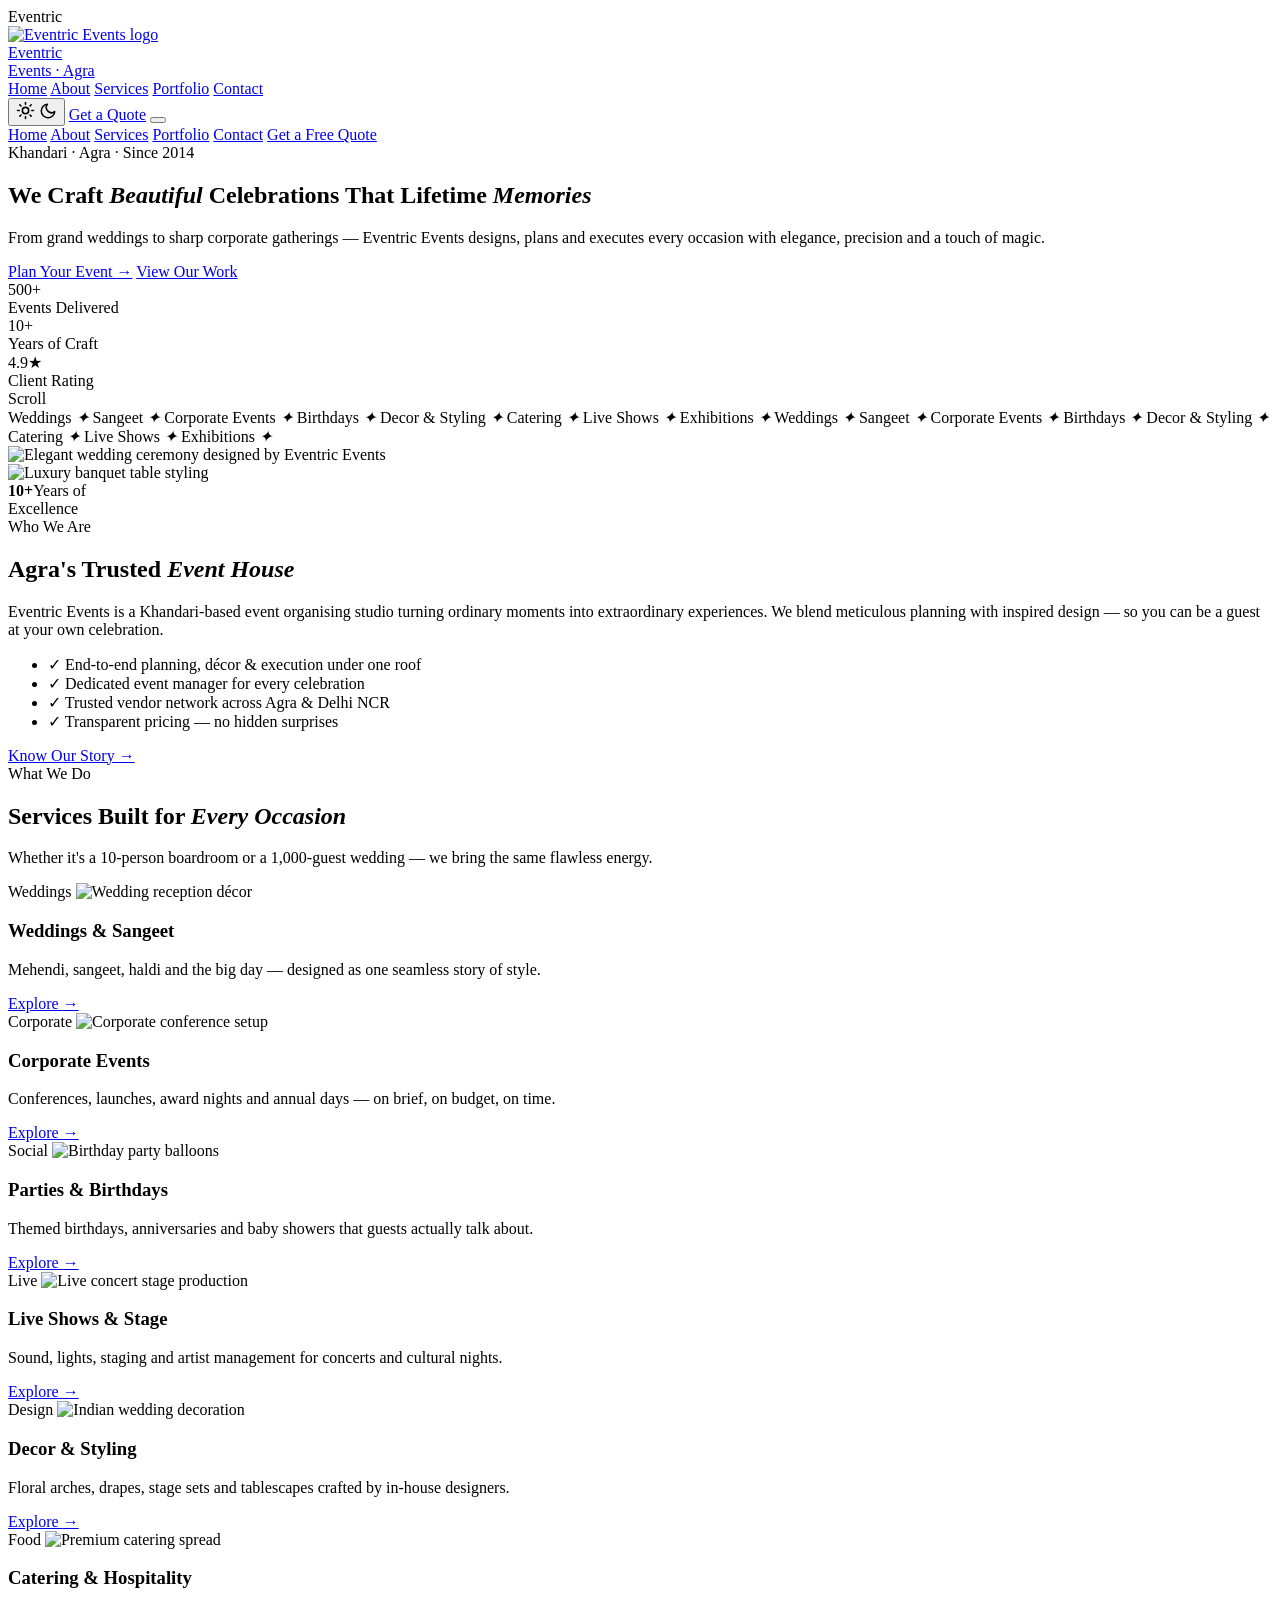
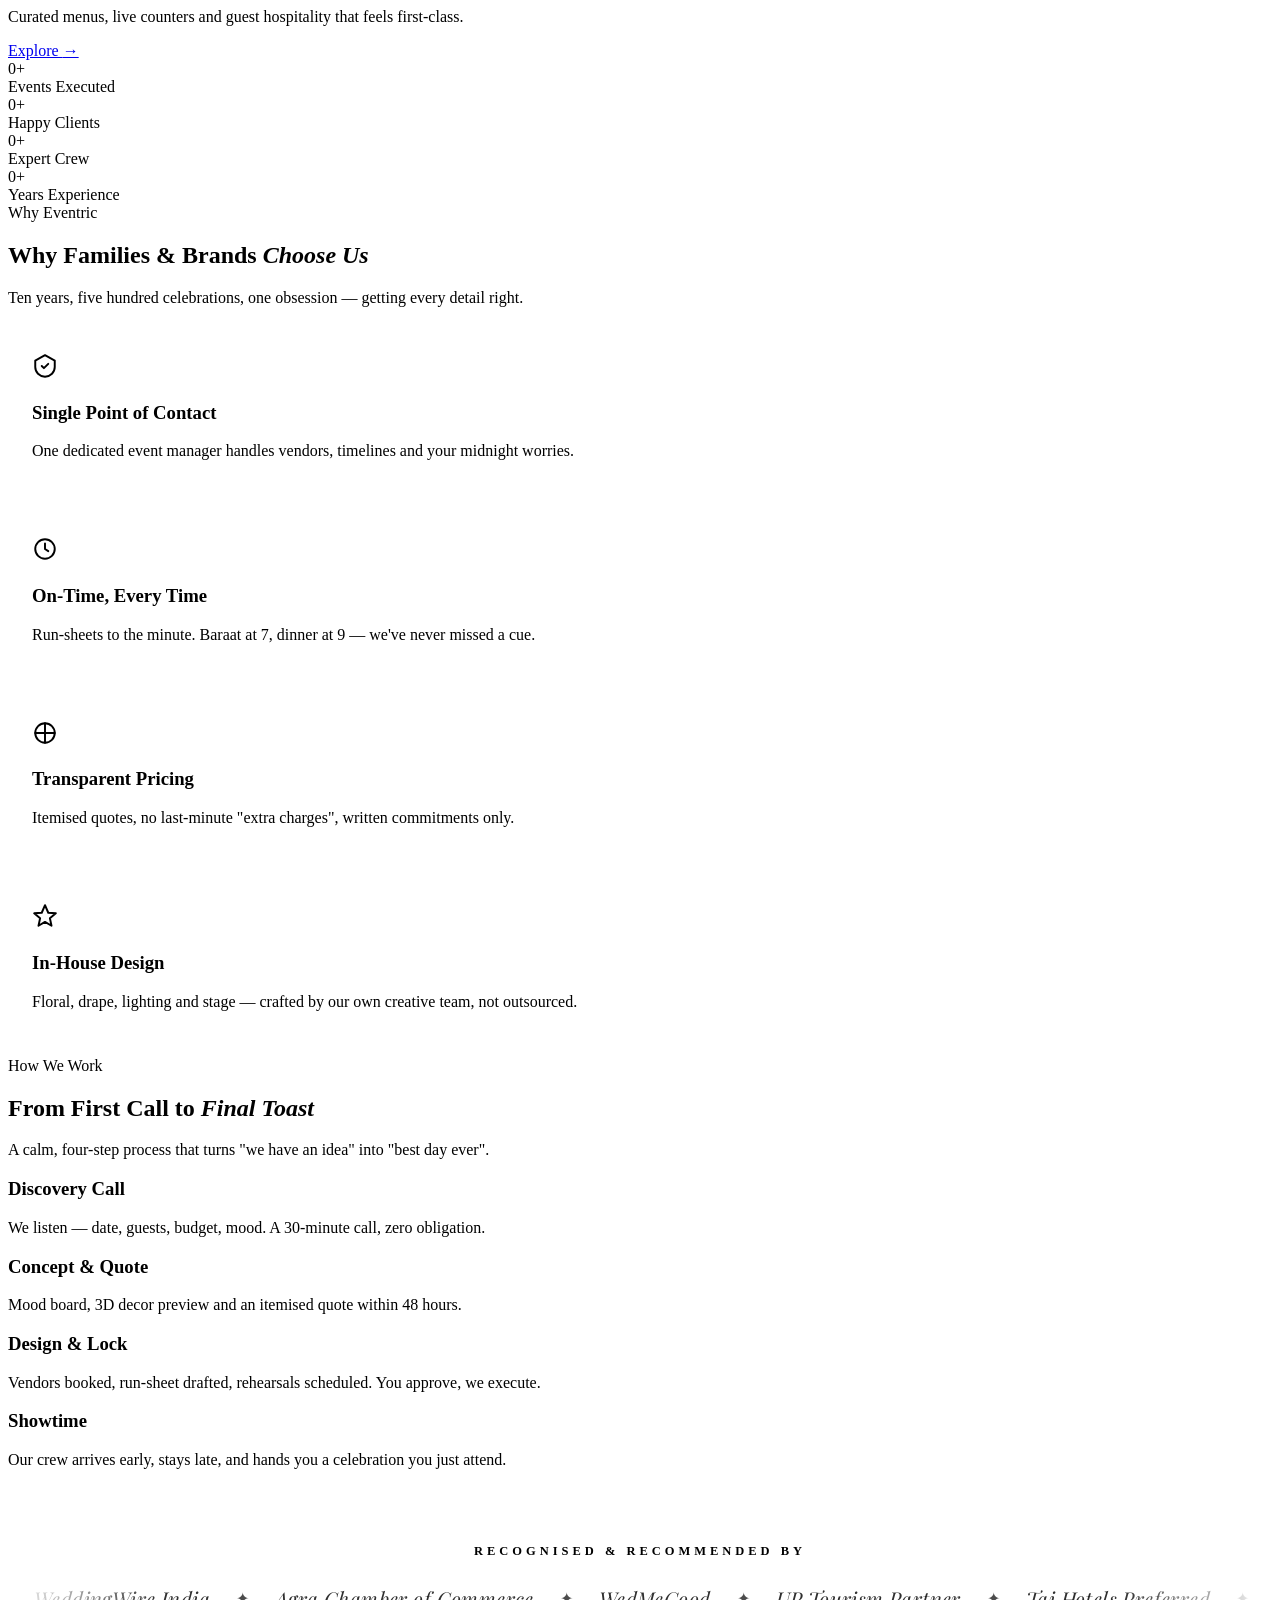
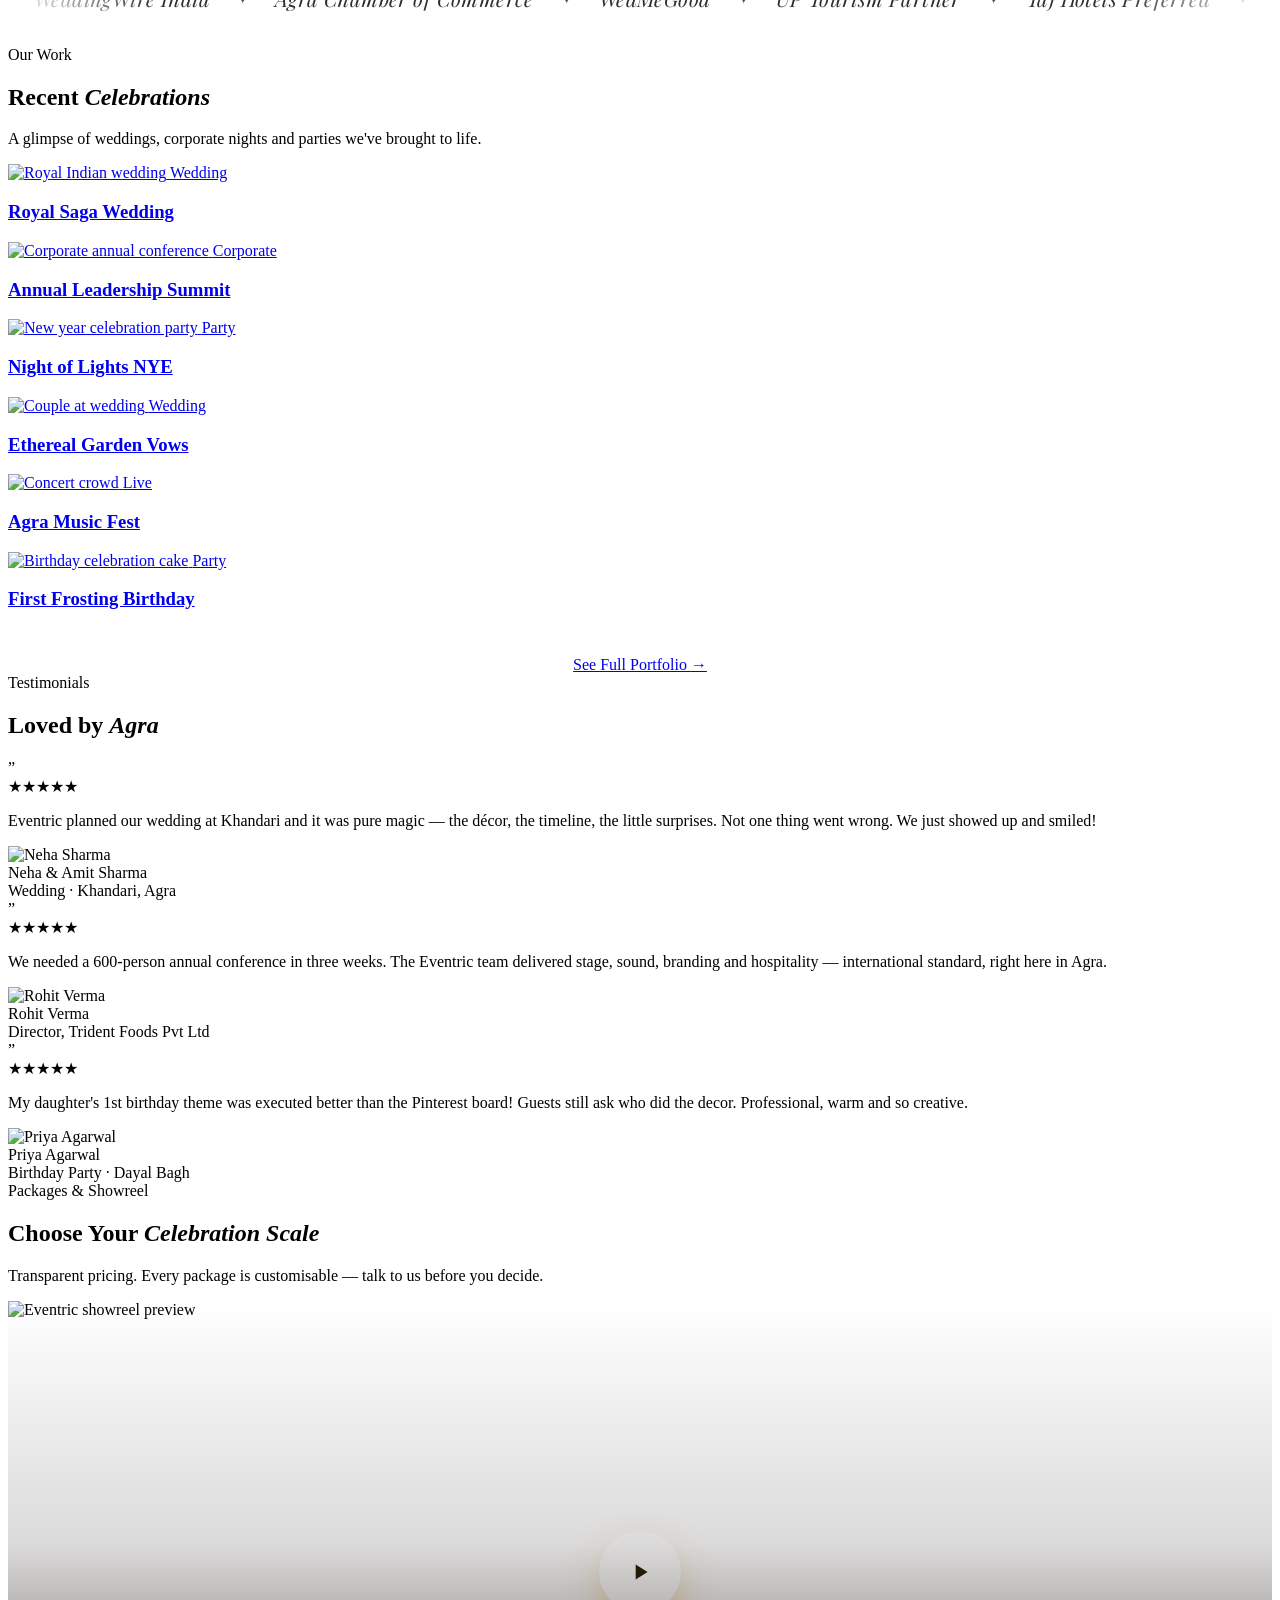
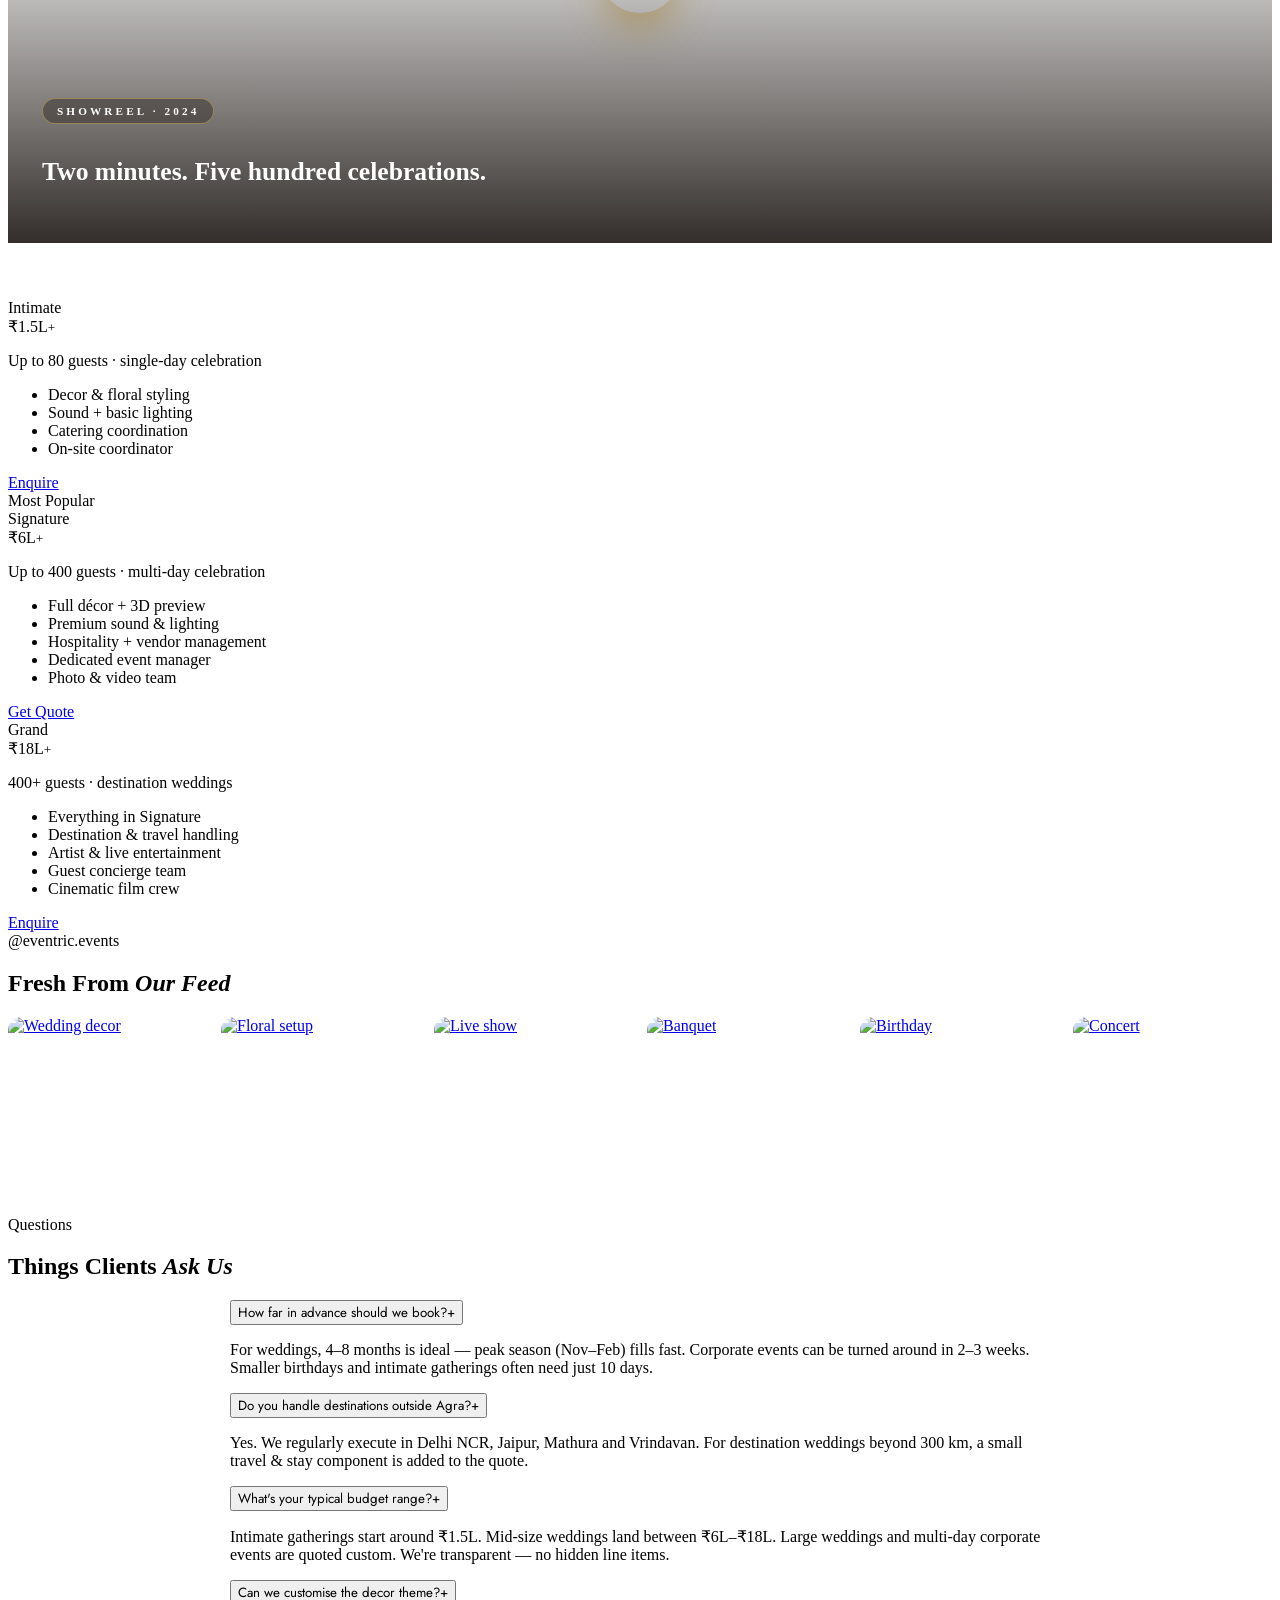
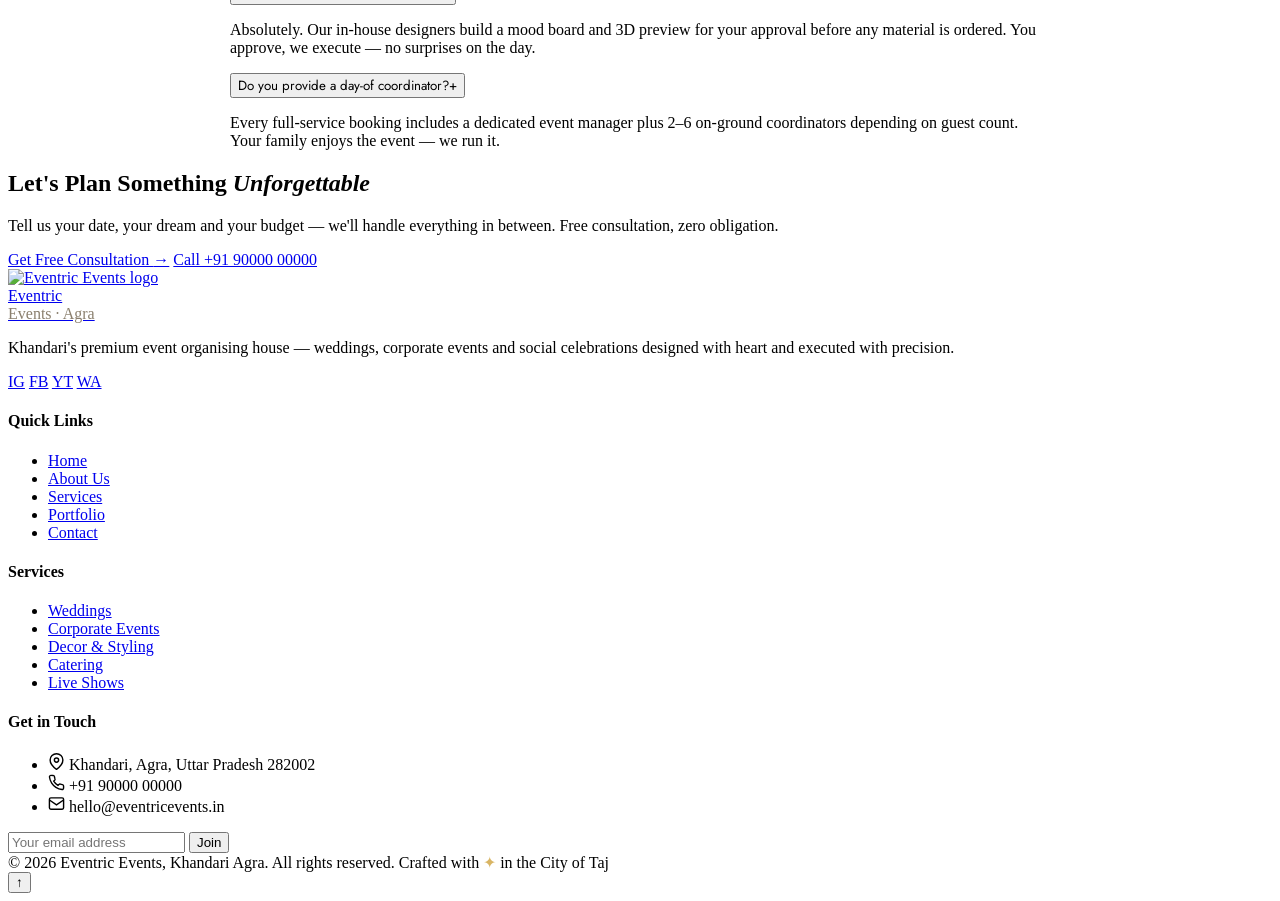
==== index.html @ 0ccb898d "Add files via upload" ====
<!DOCTYPE html>
<html lang="en">
<head>
  <meta charset="UTF-8">
  <meta name="viewport" content="width=device-width, initial-scale=1.0">
  <title>Eventric Events — Best Event Organisers in Khandari, Agra | Weddings · Corporate · Parties</title>
  <meta name="description" content="Eventric Events, Khandari Agra — premium wedding, corporate and social event organisers. Elegant decor, flawless planning, unforgettable celebrations.">
  <link rel="icon" type="image/svg+xml" href="images/favicon.svg">
  <script>if(localStorage.getItem('eventric-theme')==='dark')document.documentElement.setAttribute('data-theme','dark');</script>
  <link rel="preconnect" href="https://fonts.googleapis.com">
  <link rel="preconnect" href="https://fonts.gstatic.com" crossorigin>
  <link href="https://fonts.googleapis.com/css2?family=Jost:wght@300;400;500;600;700&family=Playfair+Display:ital,wght@0,500;0,600;0,700;1,500;1,600;1,700&display=swap" rel="stylesheet">
  <link rel="stylesheet" href="css/style.css">

  <!-- ============================================================
       INLINE EXTRAS CSS — additive only. Does NOT modify style.css.
       ============================================================ -->
  <style>
    /* Why Us */
    .why-grid { gap: 22px; }
    .why-grid .feature { padding: 30px 24px; }

    /* Process animated dots + connector fade */
    .process-anim .process-step::after {
      top: 62px;
      background: linear-gradient(90deg, var(--gold), transparent);
      opacity: .55;
    }
    .process-anim .process-step .p-dot { animation: pDotPulse 2.4s ease-in-out infinite; }
    .process-anim .process-step:nth-child(2) .p-dot { animation-delay: .3s; }
    .process-anim .process-step:nth-child(3) .p-dot { animation-delay: .6s; }
    .process-anim .process-step:nth-child(4) .p-dot { animation-delay: .9s; }
    @keyframes pDotPulse {
      0%,100% { box-shadow: 0 0 0 6px var(--gold-tint); transform: scale(1); }
      50%     { box-shadow: 0 0 0 12px transparent; transform: scale(1.15); }
    }

    /* Awards band */
    .awards-band {
      background: var(--surface-2);
      border-block: 1px solid var(--line);
      padding: 46px 0 34px;
      overflow: hidden;
    }
    .awards-title {
      text-align: center;
      font-size: .78rem;
      letter-spacing: .32em;
      text-transform: uppercase;
      color: var(--muted);
      font-weight: 600;
      margin-bottom: 26px;
    }
    .awards-marquee {
      overflow: hidden;
      white-space: nowrap;
      mask-image: linear-gradient(90deg, transparent, #000 12%, #000 88%, transparent);
      -webkit-mask-image: linear-gradient(90deg, transparent, #000 12%, #000 88%, transparent);
    }
    .awards-track {
      display: inline-flex;
      align-items: center;
      gap: 0;
      animation: awardsScroll 34s linear infinite;
    }
    .awards-marquee:hover .awards-track { animation-play-state: paused; }
    .awards-track span {
      font-family: "Playfair Display", Georgia, serif;
      font-size: clamp(1rem, 1.6vw, 1.35rem);
      font-style: italic;
      color: var(--heading);
      opacity: .82;
      padding: 0 26px;
      letter-spacing: .02em;
    }
    .awards-track i { color: var(--gold); font-style: normal; font-size: 1rem; opacity: .7; }
    @keyframes awardsScroll { to { transform: translateX(-50%); } }

    /* Showreel */
    .showreel {
      position: relative;
      border-radius: var(--radius-lg);
      overflow: hidden;
      aspect-ratio: 21/9;
      margin-bottom: 56px;
      cursor: pointer;
      box-shadow: var(--shadow-lg);
    }
    .showreel img {
      width: 100%; height: 100%; object-fit: cover;
      transition: transform 1.2s var(--ease);
    }
    .showreel:hover img { transform: scale(1.05); }
    .showreel::after {
      content: "";
      position: absolute; inset: 0;
      background: linear-gradient(0deg, rgba(15,9,5,.85) 0%, rgba(15,9,5,.15) 55%, transparent 100%);
    }
    .showreel-play {
      position: absolute; top: 50%; left: 50%;
      transform: translate(-50%, -50%);
      width: 82px; height: 82px; border-radius: 50%;
      background: var(--grad-gold); color: #241a06;
      display: grid; place-items: center;
      z-index: 3; box-shadow: 0 20px 45px -12px rgba(163,127,43,.85);
      transition: transform .4s var(--ease);
      animation: reelPulse 2.2s ease-in-out infinite;
    }
    .showreel:hover .showreel-play { transform: translate(-50%, -50%) scale(1.12); }
    @keyframes reelPulse {
      0%,100% { box-shadow: 0 20px 45px -12px rgba(163,127,43,.85), 0 0 0 0 rgba(217,181,100,.6); }
      50%     { box-shadow: 0 20px 45px -12px rgba(163,127,43,.85), 0 0 0 22px rgba(217,181,100,0); }
    }
    .showreel-caption {
      position: absolute; left: 34px; right: 34px; bottom: 30px;
      color: #fff; z-index: 3;
    }
    .showreel-caption .sr-tag {
      display: inline-block;
      font-size: .7rem; letter-spacing: .28em; text-transform: uppercase;
      color: var(--gold-soft); font-weight: 600; margin-bottom: 8px;
      padding: 6px 14px; border: 1px solid rgba(217,181,100,.5); border-radius: 999px;
      background: rgba(20,12,6,.35); backdrop-filter: blur(6px);
    }
    .showreel-caption h3 { color: #fff; font-size: clamp(1.1rem, 2.2vw, 1.6rem); }

    /* Pricing tweaks */
    .price-grid { align-items: stretch; }
    .price-card .btn { width: 100%; justify-content: center; }

    /* Instagram strip */
    .insta-grid {
      display: grid;
      grid-template-columns: repeat(6, 1fr);
      gap: 14px;
    }
    .insta-tile {
      position: relative; aspect-ratio: 1/1;
      border-radius: 14px; overflow: hidden;
      display: block; box-shadow: var(--shadow-sm);
    }
    .insta-tile img {
      width: 100%; height: 100%; object-fit: cover;
      transition: transform .8s var(--ease);
    }
    .insta-tile:hover img { transform: scale(1.12); }
    .insta-tile::after {
      content: ""; position: absolute; inset: 0;
      background: linear-gradient(0deg, rgba(15,9,5,.65), transparent 55%);
      opacity: 0; transition: opacity .4s;
    }
    .insta-tile:hover::after { opacity: 1; }
    .insta-tile span {
      position: absolute; left: 12px; bottom: 12px; z-index: 2;
      color: #fff; font-size: .82rem; font-weight: 600;
      opacity: 0; transform: translateY(8px); transition: .4s var(--ease);
    }
    .insta-tile:hover span { opacity: 1; transform: translateY(0); }

    /* FAQ wrapper */
    .faq-wrap { max-width: 820px; margin: 0 auto; }
    .faq-item .faq-q { font-family: "Jost", sans-serif; }

    /* GSAP prep — hidden before anim (JS adds .gsap-ready on body) */
    body.gsap-ready .gsap-fade { opacity: 0; }

    /* Reduced motion */
    @media (prefers-reduced-motion: reduce) {
      .awards-track,
      .process-anim .process-step .p-dot,
      .showreel-play { animation: none !important; }
    }

    /* Responsive */
    @media (max-width: 1024px) {
      .insta-grid { grid-template-columns: repeat(3, 1fr); }
    }
    @media (max-width: 640px) {
      .awards-band { padding: 34px 0 26px; }
      .awards-track span { padding: 0 16px; }
      .insta-grid { grid-template-columns: repeat(2, 1fr); gap: 10px; }
      .showreel { aspect-ratio: 16/10; margin-bottom: 40px; }
      .showreel-play { width: 64px; height: 64px; }
      .showreel-caption { left: 20px; right: 20px; bottom: 20px; }
    }
  </style>
</head>
<body class="page-enter">

  <!-- Preloader -->
  <div class="preloader" aria-hidden="true">
    <div class="preloader-ring"></div>
    <div class="preloader-text">Eventric</div>
  </div>

  <div class="scroll-progress"></div>

  <!-- ================= HEADER ================= -->
  <header class="site-header transparent-hero">
    <div class="container header-inner">
      <a href="index.html" class="brand" aria-label="Eventric Events home">
        <img src="images/logo.svg" alt="Eventric Events logo">
        <div>
          <div class="brand-name">Event<span>ric</span></div>
          <span class="brand-tag">Events · Agra</span>
        </div>
      </a>

      <nav class="main-nav" aria-label="Main navigation">
        <a class="nav-link active" href="index.html">Home</a>
        <a class="nav-link" href="about.html">About</a>
        <a class="nav-link" href="services.html">Services</a>
        <a class="nav-link" href="portfolio.html">Portfolio</a>
        <a class="nav-link" href="contact.html">Contact</a>
      </nav>

      <div class="header-actions">
        <button class="theme-toggle" type="button" aria-label="Switch theme">
          <svg class="icon-sun" width="19" height="19" viewBox="0 0 24 24" fill="none" stroke="currentColor" stroke-width="2" stroke-linecap="round"><circle cx="12" cy="12" r="4"/><path d="M12 2v2m0 16v2M4.9 4.9l1.4 1.4m11.4 11.4 1.4 1.4M2 12h2m16 0h2M4.9 19.1l1.4-1.4m11.4-11.4 1.4-1.4"/></svg>
          <svg class="icon-moon" width="18" height="18" viewBox="0 0 24 24" fill="none" stroke="currentColor" stroke-width="2" stroke-linecap="round" stroke-linejoin="round"><path d="M21 12.8A9 9 0 1 1 11.2 3a7 7 0 0 0 9.8 9.8Z"/></svg>
        </button>
        <a href="contact.html" class="btn btn-gold btn-sm">Get a Quote</a>
        <button class="hamburger" type="button" aria-label="Open menu">
          <span></span><span></span><span></span>
        </button>
      </div>
    </div>
  </header>

  <div class="nav-overlay"></div>
  <nav class="mobile-nav" aria-label="Mobile navigation">
    <a class="active" href="index.html">Home</a>
    <a href="about.html">About</a>
    <a href="services.html">Services</a>
    <a href="portfolio.html">Portfolio</a>
    <a href="contact.html">Contact</a>
    <a href="contact.html" class="btn btn-gold">Get a Free Quote</a>
  </nav>

  <!-- ================= HERO ================= -->
  <section class="hero">
    <div class="hero-bg"></div>
    <span class="hero-orb o1"></span>
    <span class="hero-orb o2"></span>
    <span class="hero-orb o3"></span>

    <div class="container hero-content">
      <div class="hero-kicker hero-fade d1"><span class="dot"></span> Khandari · Agra · Since 2014</div>
      <h1>
        <span class="line"><span>We Craft <em>Beautiful</em></span></span>
        <span class="line"><span>Celebrations That</span></span>
        <span class="line"><span>Lifetime <em>Memories</em></span></span>
      </h1>
      <p class="hero-fade d2">From grand weddings to sharp corporate gatherings — Eventric Events designs, plans and executes every occasion with elegance, precision and a touch of magic.</p>
      <div class="hero-cta hero-fade d3">
        <a href="contact.html" class="btn btn-gold">Plan Your Event <span class="btn-ico">→</span></a>
        <a href="portfolio.html" class="btn btn-outline">View Our Work</a>
      </div>

      <div class="hero-stats">
        <div class="hs"><div class="hs-num">500+</div><div class="hs-lbl">Events Delivered</div></div>
        <div class="hs"><div class="hs-num">10+</div><div class="hs-lbl">Years of Craft</div></div>
        <div class="hs"><div class="hs-num">4.9★</div><div class="hs-lbl">Client Rating</div></div>
      </div>
    </div>

    <div class="scroll-ind"><span>Scroll</span><span class="mouse"></span></div>
  </section>

  <!-- ================= MARQUEE ================= -->
  <div class="marquee" aria-hidden="true">
    <div class="marquee-track">
      <span>Weddings <i>✦</i> Sangeet <i>✦</i> Corporate Events <i>✦</i> Birthdays <i>✦</i> Decor &amp; Styling <i>✦</i> Catering <i>✦</i> Live Shows <i>✦</i> Exhibitions <i>✦</i></span>
      <span>Weddings <i>✦</i> Sangeet <i>✦</i> Corporate Events <i>✦</i> Birthdays <i>✦</i> Decor &amp; Styling <i>✦</i> Catering <i>✦</i> Live Shows <i>✦</i> Exhibitions <i>✦</i></span>
    </div>
  </div>

  <!-- ================= ABOUT PREVIEW ================= -->
  <section class="section">
    <div class="container grid-2">
      <div class="about-visual reveal-left">
        <div class="av-main">
          <img src="https://images.unsplash.com/photo-1465495976277-4387d4b0b4c6?auto=format&fit=crop&w=900&q=75" alt="Elegant wedding ceremony designed by Eventric Events" loading="lazy">
        </div>
        <div class="av-float">
          <img src="https://images.unsplash.com/photo-1519741497674-611481863552?auto=format&fit=crop&w=700&q=75" alt="Luxury banquet table styling" loading="lazy">
        </div>
        <div class="av-badge"><strong>10+</strong><span>Years of<br>Excellence</span></div>
      </div>

      <div class="reveal-right">
        <span class="eyebrow">Who We Are</span>
        <h2 class="section-title">Agra's Trusted <em>Event House</em></h2>
        <p class="section-sub">Eventric Events is a Khandari-based event organising studio turning ordinary moments into extraordinary experiences. We blend meticulous planning with inspired design — so you can be a guest at your own celebration.</p>
        <ul class="check-list">
          <li><span class="tick">✓</span> End-to-end planning, décor &amp; execution under one roof</li>
          <li><span class="tick">✓</span> Dedicated event manager for every celebration</li>
          <li><span class="tick">✓</span> Trusted vendor network across Agra &amp; Delhi NCR</li>
          <li><span class="tick">✓</span> Transparent pricing — no hidden surprises</li>
        </ul>
        <a href="about.html" class="btn btn-wine">Know Our Story <span class="btn-ico">→</span></a>
      </div>
    </div>
  </section>

  <!-- ================= SERVICES PREVIEW ================= -->
  <section class="section section-alt">
    <div class="container">
      <div class="section-head reveal">
        <span class="eyebrow">What We Do</span>
        <h2 class="section-title">Services Built for <em>Every Occasion</em></h2>
        <p class="section-sub">Whether it's a 10-person boardroom or a 1,000-guest wedding — we bring the same flawless energy.</p>
      </div>

      <div class="grid-3">
        <article class="card reveal" style="--d:0s">
          <div class="card-img">
            <span class="card-tag">Weddings</span>
            <img src="https://images.unsplash.com/photo-1519741497674-611481863552?auto=format&fit=crop&w=800&q=75" alt="Wedding reception décor" loading="lazy">
          </div>
          <div class="card-body">
            <h3>Weddings &amp; Sangeet</h3>
            <p>Mehendi, sangeet, haldi and the big day — designed as one seamless story of style.</p>
            <a href="services.html" class="link-arrow">Explore <span>→</span></a>
          </div>
        </article>

        <article class="card reveal" style="--d:.1s">
          <div class="card-img">
            <span class="card-tag">Corporate</span>
            <img src="https://images.unsplash.com/photo-1540575467063-178a50c2df87?auto=format&fit=crop&w=800&q=75" alt="Corporate conference setup" loading="lazy">
          </div>
          <div class="card-body">
            <h3>Corporate Events</h3>
            <p>Conferences, launches, award nights and annual days — on brief, on budget, on time.</p>
            <a href="services.html" class="link-arrow">Explore <span>→</span></a>
          </div>
        </article>

        <article class="card reveal" style="--d:.2s">
          <div class="card-img">
            <span class="card-tag">Social</span>
            <img src="https://images.unsplash.com/photo-1530103862676-de8c9debad1d?auto=format&fit=crop&w=800&q=75" alt="Birthday party balloons" loading="lazy">
          </div>
          <div class="card-body">
            <h3>Parties &amp; Birthdays</h3>
            <p>Themed birthdays, anniversaries and baby showers that guests actually talk about.</p>
            <a href="services.html" class="link-arrow">Explore <span>→</span></a>
          </div>
        </article>

        <article class="card reveal" style="--d:0s">
          <div class="card-img">
            <span class="card-tag">Live</span>
            <img src="https://images.unsplash.com/photo-1470229722913-7c0e2dbbafd3?auto=format&fit=crop&w=800&q=75" alt="Live concert stage production" loading="lazy">
          </div>
          <div class="card-body">
            <h3>Live Shows &amp; Stage</h3>
            <p>Sound, lights, staging and artist management for concerts and cultural nights.</p>
            <a href="services.html" class="link-arrow">Explore <span>→</span></a>
          </div>
        </article>

        <article class="card reveal" style="--d:.1s">
          <div class="card-img">
            <span class="card-tag">Design</span>
            <img src="https://images.unsplash.com/photo-1587271407850-8d438ca9fdf2?auto=format&fit=crop&w=800&q=75" alt="Indian wedding decoration" loading="lazy">
          </div>
          <div class="card-body">
            <h3>Decor &amp; Styling</h3>
            <p>Floral arches, drapes, stage sets and tablescapes crafted by in-house designers.</p>
            <a href="services.html" class="link-arrow">Explore <span>→</span></a>
          </div>
        </article>

        <article class="card reveal" style="--d:.2s">
          <div class="card-img">
            <span class="card-tag">Food</span>
            <img src="https://images.unsplash.com/photo-1555244162-803834f70033?auto=format&fit=crop&w=800&q=75" alt="Premium catering spread" loading="lazy">
          </div>
          <div class="card-body">
            <h3>Catering &amp; Hospitality</h3>
            <p>Curated menus, live counters and guest hospitality that feels first-class.</p>
            <a href="services.html" class="link-arrow">Explore <span>→</span></a>
          </div>
        </article>
      </div>
    </div>
  </section>

  <!-- ================= STATS ================= -->
  <section class="stats-band">
    <div class="container stats-grid">
      <div class="stat reveal" style="--d:0s">
        <div class="num"><span data-count="500">0</span><span class="suffix">+</span></div>
        <div class="lbl">Events Executed</div>
      </div>
      <div class="stat reveal" style="--d:.1s">
        <div class="num"><span data-count="1200">0</span><span class="suffix">+</span></div>
        <div class="lbl">Happy Clients</div>
      </div>
      <div class="stat reveal" style="--d:.2s">
        <div class="num"><span data-count="45">0</span><span class="suffix">+</span></div>
        <div class="lbl">Expert Crew</div>
      </div>
      <div class="stat reveal" style="--d:.3s">
        <div class="num"><span data-count="10">0</span><span class="suffix">+</span></div>
        <div class="lbl">Years Experience</div>
      </div>
    </div>
  </section>

  <!-- ================= WHY CHOOSE US (NEW) ================= -->
  <section class="section" id="why-us">
    <div class="container">
      <div class="section-head reveal">
        <span class="eyebrow">Why Eventric</span>
        <h2 class="section-title">Why Families &amp; Brands <em>Choose Us</em></h2>
        <p class="section-sub">Ten years, five hundred celebrations, one obsession — getting every detail right.</p>
      </div>

      <div class="grid-4 why-grid">
        <article class="feature reveal" style="--d:0s">
          <div class="feature-ico">
            <svg width="26" height="26" viewBox="0 0 24 24" fill="none" stroke="currentColor" stroke-width="1.8" stroke-linecap="round" stroke-linejoin="round"><path d="M12 2 3 7v6c0 5 3.8 8.4 9 9 5.2-.6 9-4 9-9V7l-9-5Z"/><path d="m9 12 2 2 4-4"/></svg>
          </div>
          <h3>Single Point of Contact</h3>
          <p>One dedicated event manager handles vendors, timelines and your midnight worries.</p>
        </article>

        <article class="feature reveal" style="--d:.08s">
          <div class="feature-ico">
            <svg width="26" height="26" viewBox="0 0 24 24" fill="none" stroke="currentColor" stroke-width="1.8" stroke-linecap="round" stroke-linejoin="round"><circle cx="12" cy="12" r="9"/><path d="M12 7v5l3 2"/></svg>
          </div>
          <h3>On-Time, Every Time</h3>
          <p>Run-sheets to the minute. Baraat at 7, dinner at 9 — we've never missed a cue.</p>
        </article>

        <article class="feature reveal" style="--d:.16s">
          <div class="feature-ico">
            <svg width="26" height="26" viewBox="0 0 24 24" fill="none" stroke="currentColor" stroke-width="1.8" stroke-linecap="round" stroke-linejoin="round"><path d="M12 3v18M3 12h18"/><circle cx="12" cy="12" r="9"/></svg>
          </div>
          <h3>Transparent Pricing</h3>
          <p>Itemised quotes, no last-minute "extra charges", written commitments only.</p>
        </article>

        <article class="feature reveal" style="--d:.24s">
          <div class="feature-ico">
            <svg width="26" height="26" viewBox="0 0 24 24" fill="none" stroke="currentColor" stroke-width="1.8" stroke-linecap="round" stroke-linejoin="round"><path d="M12 2 15 9l7 .5-5.5 4.5L18 21l-6-3.5L6 21l1.5-7L2 9.5 9 9Z"/></svg>
          </div>
          <h3>In-House Design</h3>
          <p>Floral, drape, lighting and stage — crafted by our own creative team, not outsourced.</p>
        </article>
      </div>
    </div>
  </section>

  <!-- ================= OUR PROCESS (NEW) ================= -->
  <section class="section section-alt" id="process">
    <div class="container">
      <div class="section-head reveal">
        <span class="eyebrow">How We Work</span>
        <h2 class="section-title">From First Call to <em>Final Toast</em></h2>
        <p class="section-sub">A calm, four-step process that turns "we have an idea" into "best day ever".</p>
      </div>

      <div class="process process-anim">
        <div class="process-step reveal" style="--d:0s">
          <h3>Discovery Call</h3>
          <p>We listen — date, guests, budget, mood. A 30-minute call, zero obligation.</p>
          <div class="p-dot"></div>
        </div>
        <div class="process-step reveal" style="--d:.1s">
          <h3>Concept &amp; Quote</h3>
          <p>Mood board, 3D decor preview and an itemised quote within 48 hours.</p>
          <div class="p-dot"></div>
        </div>
        <div class="process-step reveal" style="--d:.2s">
          <h3>Design &amp; Lock</h3>
          <p>Vendors booked, run-sheet drafted, rehearsals scheduled. You approve, we execute.</p>
          <div class="p-dot"></div>
        </div>
        <div class="process-step reveal" style="--d:.3s">
          <h3>Showtime</h3>
          <p>Our crew arrives early, stays late, and hands you a celebration you just attend.</p>
          <div class="p-dot"></div>
        </div>
      </div>
    </div>
  </section>

  <!-- ================= AWARDS BAND (NEW) ================= -->
  <section class="awards-band" aria-label="Awards and recognition">
    <div class="container"><p class="awards-title reveal">Recognised &amp; Recommended By</p></div>
    <div class="awards-marquee" aria-hidden="true">
      <div class="awards-track">
        <span>WeddingWire India</span><i>✦</i>
        <span>Agra Chamber of Commerce</span><i>✦</i>
        <span>WedMeGood</span><i>✦</i>
        <span>UP Tourism Partner</span><i>✦</i>
        <span>Taj Hotels Preferred</span><i>✦</i>
        <span>SHAADI.com Verified</span><i>✦</i>
        <span>WeddingWire India</span><i>✦</i>
        <span>Agra Chamber of Commerce</span><i>✦</i>
        <span>WedMeGood</span><i>✦</i>
        <span>UP Tourism Partner</span><i>✦</i>
        <span>Taj Hotels Preferred</span><i>✦</i>
        <span>SHAADI.com Verified</span><i>✦</i>
      </div>
    </div>
  </section>

  <!-- ================= PORTFOLIO PREVIEW ================= -->
  <section class="section">
    <div class="container">
      <div class="section-head reveal">
        <span class="eyebrow">Our Work</span>
        <h2 class="section-title">Recent <em>Celebrations</em></h2>
        <p class="section-sub">A glimpse of weddings, corporate nights and parties we've brought to life.</p>
      </div>

      <div class="portfolio-grid">
        <a class="p-item reveal" style="--d:0s" href="portfolio.html">
          <img src="https://images.unsplash.com/photo-1606216794074-735e91aa2c92?auto=format&fit=crop&w=800&q=75" alt="Royal Indian wedding" loading="lazy">
          <span class="p-overlay"><span class="p-cat">Wedding</span><h3>Royal Saga Wedding</h3></span>
        </a>
        <a class="p-item reveal" style="--d:.08s" href="portfolio.html">
          <img src="https://images.unsplash.com/photo-1511578314322-379afb476865?auto=format&fit=crop&w=800&q=75" alt="Corporate annual conference" loading="lazy">
          <span class="p-overlay"><span class="p-cat">Corporate</span><h3>Annual Leadership Summit</h3></span>
        </a>
        <a class="p-item reveal" style="--d:.16s" href="portfolio.html">
          <img src="https://images.unsplash.com/photo-1511795409834-ef04bbd61622?auto=format&fit=crop&w=800&q=75" alt="New year celebration party" loading="lazy">
          <span class="p-overlay"><span class="p-cat">Party</span><h3>Night of Lights NYE</h3></span>
        </a>
        <a class="p-item reveal" style="--d:.05s" href="portfolio.html">
          <img src="https://images.unsplash.com/photo-1583939003579-730e3918a45a?auto=format&fit=crop&w=800&q=75" alt="Couple at wedding" loading="lazy">
          <span class="p-overlay"><span class="p-cat">Wedding</span><h3>Ethereal Garden Vows</h3></span>
        </a>
        <a class="p-item reveal" style="--d:.13s" href="portfolio.html">
          <img src="https://images.unsplash.com/photo-1464366400600-7168b8af9bc3?auto=format&fit=crop&w=800&q=75" alt="Concert crowd" loading="lazy">
          <span class="p-overlay"><span class="p-cat">Live</span><h3>Agra Music Fest</h3></span>
        </a>
        <a class="p-item reveal" style="--d:.21s" href="portfolio.html">
          <img src="https://images.unsplash.com/photo-1527529482837-4698179dc6ce?auto=format&fit=crop&w=800&q=75" alt="Birthday celebration cake" loading="lazy">
          <span class="p-overlay"><span class="p-cat">Party</span><h3>First Frosting Birthday</h3></span>
        </a>
      </div>

      <div style="text-align:center; margin-top:46px;" class="reveal">
        <a href="portfolio.html" class="btn btn-gold">See Full Portfolio <span class="btn-ico">→</span></a>
      </div>
    </div>
  </section>

  <!-- ================= TESTIMONIALS ================= -->
  <section class="section section-alt">
    <div class="container">
      <div class="section-head reveal">
        <span class="eyebrow">Testimonials</span>
        <h2 class="section-title">Loved by <em>Agra</em></h2>
      </div>

      <div class="testi-wrap reveal">
        <div class="testi-slider">
          <div class="testi-track">
            <div class="testi">
              <span class="quote-mark">”</span>
              <div class="t-stars">★★★★★</div>
              <p class="t-text">Eventric planned our wedding at Khandari and it was pure magic — the décor, the timeline, the little surprises. Not one thing went wrong. We just showed up and smiled!</p>
              <div class="t-person">
                <img src="https://images.unsplash.com/photo-1494790108377-be9c29b29330?auto=format&fit=crop&w=200&q=70" alt="Neha Sharma">
                <div><div class="t-name">Neha &amp; Amit Sharma</div><div class="t-role">Wedding · Khandari, Agra</div></div>
              </div>
            </div>
            <div class="testi">
              <span class="quote-mark">”</span>
              <div class="t-stars">★★★★★</div>
              <p class="t-text">We needed a 600-person annual conference in three weeks. The Eventric team delivered stage, sound, branding and hospitality — international standard, right here in Agra.</p>
              <div class="t-person">
                <img src="https://images.unsplash.com/photo-1500648767791-00dcc994a43e?auto=format&fit=crop&w=200&q=70" alt="Rohit Verma">
                <div><div class="t-name">Rohit Verma</div><div class="t-role">Director, Trident Foods Pvt Ltd</div></div>
              </div>
            </div>
            <div class="testi">
              <span class="quote-mark">”</span>
              <div class="t-stars">★★★★★</div>
              <p class="t-text">My daughter's 1st birthday theme was executed better than the Pinterest board! Guests still ask who did the decor. Professional, warm and so creative.</p>
              <div class="t-person">
                <img src="https://images.unsplash.com/photo-1438761681033-6461ffad8d80?auto=format&fit=crop&w=200&q=70" alt="Priya Agarwal">
                <div><div class="t-name">Priya Agarwal</div><div class="t-role">Birthday Party · Dayal Bagh</div></div>
              </div>
            </div>
          </div>
        </div>
        <div class="testi-dots"></div>
      </div>
    </div>
  </section>

  <!-- ================= SHOWREEL + PRICING (NEW) ================= -->
  <section class="section" id="showreel-pricing">
    <div class="container">
      <div class="section-head reveal">
        <span class="eyebrow">Packages &amp; Showreel</span>
        <h2 class="section-title">Choose Your <em>Celebration Scale</em></h2>
        <p class="section-sub">Transparent pricing. Every package is customisable — talk to us before you decide.</p>
      </div>

      <div class="showreel reveal" role="button" tabindex="0" aria-label="Play showreel">
        <img src="https://images.unsplash.com/photo-1519671482749-fd09be7ccebf?auto=format&fit=crop&w=1600&q=75" alt="Eventric showreel preview">
        <span class="showreel-play" aria-hidden="true">
          <svg width="26" height="26" viewBox="0 0 24 24" fill="currentColor"><path d="M8 5v14l11-7z"/></svg>
        </span>
        <div class="showreel-caption">
          <span class="sr-tag">Showreel · 2024</span>
          <h3>Two minutes. Five hundred celebrations.</h3>
        </div>
      </div>

      <div class="grid-3 price-grid">
        <article class="price-card reveal" style="--d:0s">
          <div class="p-name">Intimate</div>
          <div class="p-amount">₹1.5L<small>+</small></div>
          <p class="p-desc">Up to 80 guests · single-day celebration</p>
          <ul class="price-feats">
            <li>Decor &amp; floral styling</li>
            <li>Sound + basic lighting</li>
            <li>Catering coordination</li>
            <li>On-site coordinator</li>
          </ul>
          <a href="contact.html" class="btn btn-outline">Enquire</a>
        </article>

        <article class="price-card featured reveal" style="--d:.1s">
          <span class="price-badge">Most Popular</span>
          <div class="p-name">Signature</div>
          <div class="p-amount">₹6L<small>+</small></div>
          <p class="p-desc">Up to 400 guests · multi-day celebration</p>
          <ul class="price-feats">
            <li>Full décor + 3D preview</li>
            <li>Premium sound &amp; lighting</li>
            <li>Hospitality + vendor management</li>
            <li>Dedicated event manager</li>
            <li>Photo &amp; video team</li>
          </ul>
          <a href="contact.html" class="btn btn-gold">Get Quote</a>
        </article>

        <article class="price-card reveal" style="--d:.2s">
          <div class="p-name">Grand</div>
          <div class="p-amount">₹18L<small>+</small></div>
          <p class="p-desc">400+ guests · destination weddings</p>
          <ul class="price-feats">
            <li>Everything in Signature</li>
            <li>Destination &amp; travel handling</li>
            <li>Artist &amp; live entertainment</li>
            <li>Guest concierge team</li>
            <li>Cinematic film crew</li>
          </ul>
          <a href="contact.html" class="btn btn-outline">Enquire</a>
        </article>
      </div>
    </div>
  </section>

  <!-- ================= INSTAGRAM STRIP (NEW) ================= -->
  <section class="section section-alt">
    <div class="container">
      <div class="section-head reveal">
        <span class="eyebrow">@eventric.events</span>
        <h2 class="section-title">Fresh From <em>Our Feed</em></h2>
      </div>
      <div class="insta-grid reveal">
        <a href="#" class="insta-tile"><img src="https://images.unsplash.com/photo-1519225421980-715cb0215aed?auto=format&fit=crop&w=600&q=70" alt="Wedding decor"><span>♡ 412</span></a>
        <a href="#" class="insta-tile"><img src="https://images.unsplash.com/photo-1523438885200-e635ba2c371e?auto=format&fit=crop&w=600&q=70" alt="Floral setup"><span>♡ 318</span></a>
        <a href="#" class="insta-tile"><img src="https://images.unsplash.com/photo-1464366400600-7168b8af9bc3?auto=format&fit=crop&w=600&q=70" alt="Live show"><span>♡ 507</span></a>
        <a href="#" class="insta-tile"><img src="https://images.unsplash.com/photo-1519741497674-611481863552?auto=format&fit=crop&w=600&q=70" alt="Banquet"><span>♡ 289</span></a>
        <a href="#" class="insta-tile"><img src="https://images.unsplash.com/photo-1530103862676-de8c9debad1d?auto=format&fit=crop&w=600&q=70" alt="Birthday"><span>♡ 361</span></a>
        <a href="#" class="insta-tile"><img src="https://images.unsplash.com/photo-1470229722913-7c0e2dbbafd3?auto=format&fit=crop&w=600&q=70" alt="Concert"><span>♡ 445</span></a>
      </div>
    </div>
  </section>

  <!-- ================= FAQ (NEW) ================= -->
  <section class="section" id="faq">
    <div class="container">
      <div class="section-head reveal">
        <span class="eyebrow">Questions</span>
        <h2 class="section-title">Things Clients <em>Ask Us</em></h2>
      </div>
      <div class="faq-wrap reveal">
        <div class="faq-item">
          <button class="faq-q" type="button">How far in advance should we book?<span class="faq-ico">+</span></button>
          <div class="faq-a"><p>For weddings, 4–8 months is ideal — peak season (Nov–Feb) fills fast. Corporate events can be turned around in 2–3 weeks. Smaller birthdays and intimate gatherings often need just 10 days.</p></div>
        </div>
        <div class="faq-item">
          <button class="faq-q" type="button">Do you handle destinations outside Agra?<span class="faq-ico">+</span></button>
          <div class="faq-a"><p>Yes. We regularly execute in Delhi NCR, Jaipur, Mathura and Vrindavan. For destination weddings beyond 300 km, a small travel &amp; stay component is added to the quote.</p></div>
        </div>
        <div class="faq-item">
          <button class="faq-q" type="button">What's your typical budget range?<span class="faq-ico">+</span></button>
          <div class="faq-a"><p>Intimate gatherings start around ₹1.5L. Mid-size weddings land between ₹6L–₹18L. Large weddings and multi-day corporate events are quoted custom. We're transparent — no hidden line items.</p></div>
        </div>
        <div class="faq-item">
          <button class="faq-q" type="button">Can we customise the decor theme?<span class="faq-ico">+</span></button>
          <div class="faq-a"><p>Absolutely. Our in-house designers build a mood board and 3D preview for your approval before any material is ordered. You approve, we execute — no surprises on the day.</p></div>
        </div>
        <div class="faq-item">
          <button class="faq-q" type="button">Do you provide a day-of coordinator?<span class="faq-ico">+</span></button>
          <div class="faq-a"><p>Every full-service booking includes a dedicated event manager plus 2–6 on-ground coordinators depending on guest count. Your family enjoys the event — we run it.</p></div>
        </div>
      </div>
    </div>
  </section>

  <!-- ⬇⬇⬇ PART 2 STARTS HERE (send "go part 2" and I'll deliver the tail) ⬇⬇⬇ -->
     <!-- ================= CTA BAND ================= -->
  <section class="cta-band">
    <div class="container">
      <h2 class="reveal">Let's Plan Something <em>Unforgettable</em></h2>
      <p class="reveal" style="--d:.1s">Tell us your date, your dream and your budget — we'll handle everything in between. Free consultation, zero obligation.</p>
      <div class="hero-cta reveal" style="--d:.2s">
        <a href="contact.html" class="btn btn-gold">Get Free Consultation <span class="btn-ico">→</span></a>
        <a href="tel:+919000000000" class="btn btn-outline">Call +91 90000 00000</a>
      </div>
    </div>
  </section>

  <!-- ================= FOOTER ================= -->
  <footer class="site-footer">
    <div class="container">
      <div class="footer-top">
        <div class="footer-brand">
          <a href="index.html" class="brand">
            <img src="images/logo.svg" alt="Eventric Events logo" style="width:46px;height:46px;">
            <div>
              <div class="brand-name">Event<span>ric</span></div>
              <span class="brand-tag" style="color:#8a7f6d;">Events · Agra</span>
            </div>
          </a>
          <p>Khandari's premium event organising house — weddings, corporate events and social celebrations designed with heart and executed with precision.</p>
          <div class="footer-social">
            <a href="#" aria-label="Instagram">IG</a>
            <a href="#" aria-label="Facebook">FB</a>
            <a href="#" aria-label="YouTube">YT</a>
            <a href="#" aria-label="WhatsApp">WA</a>
          </div>
        </div>

        <div class="footer-col">
          <h4>Quick Links</h4>
          <ul>
            <li><a href="index.html">Home</a></li>
            <li><a href="about.html">About Us</a></li>
            <li><a href="services.html">Services</a></li>
            <li><a href="portfolio.html">Portfolio</a></li>
            <li><a href="contact.html">Contact</a></li>
          </ul>
        </div>

        <div class="footer-col">
          <h4>Services</h4>
          <ul>
            <li><a href="services.html">Weddings</a></li>
            <li><a href="services.html">Corporate Events</a></li>
            <li><a href="services.html">Decor &amp; Styling</a></li>
            <li><a href="services.html">Catering</a></li>
            <li><a href="services.html">Live Shows</a></li>
          </ul>
        </div>

        <div class="footer-col footer-contact-col">
          <h4>Get in Touch</h4>
          <ul class="footer-contact">
            <li>
              <svg width="17" height="17" viewBox="0 0 24 24" fill="none" stroke="currentColor" stroke-width="2"><path d="M21 10c0 7-9 13-9 13s-9-6-9-13a9 9 0 0 1 18 0Z"/><circle cx="12" cy="10" r="3"/></svg>
              Khandari, Agra, Uttar Pradesh 282002
            </li>
            <li>
              <svg width="17" height="17" viewBox="0 0 24 24" fill="none" stroke="currentColor" stroke-width="2"><path d="M22 16.9v3a2 2 0 0 1-2.2 2 19.8 19.8 0 0 1-8.6-3.1 19.5 19.5 0 0 1-6-6A19.8 19.8 0 0 1 2.1 4.2 2 2 0 0 1 4.1 2h3a2 2 0 0 1 2 1.7c.1 1 .4 2 .7 2.9a2 2 0 0 1-.4 2.1L8.1 10a16 16 0 0 0 6 6l1.3-1.3a2 2 0 0 1 2.1-.5c.9.4 1.9.6 2.9.8a2 2 0 0 1 1.6 2Z"/></svg>
              +91 90000 00000
            </li>
            <li>
              <svg width="17" height="17" viewBox="0 0 24 24" fill="none" stroke="currentColor" stroke-width="2"><rect x="2" y="4" width="20" height="16" rx="2"/><path d="m22 7-10 7L2 7"/></svg>
              hello@eventricevents.in
            </li>
          </ul>
          <form class="newsletter">
            <input type="email" placeholder="Your email address" aria-label="Email for newsletter" required>
            <button type="submit">Join</button>
          </form>
        </div>
      </div>

      <div class="footer-bottom">
        <span>© <span data-year>2026</span> Eventric Events, Khandari Agra. All rights reserved.</span>
        <span>Crafted with <span style="color:#d9b564;">✦</span> in the City of Taj</span>
      </div>
    </div>
  </footer>

  <button class="back-top" aria-label="Back to top">↑</button>

  <!-- ================= EXISTING SCRIPTS (untouched) ================= -->
  <script src="js/main.js"></script>

  <!-- ================= INLINE EXTRAS (GSAP + new section behaviours) ================= -->
  <script src="https://cdn.jsdelivr.net/npm/gsap@3.12.5/dist/gsap.min.js" defer></script>
  <script src="https://cdn.jsdelivr.net/npm/gsap@3.12.5/dist/ScrollTrigger.min.js" defer></script>
  <script>
    /* ============================================================
       EVENTRIC — inline extras
       Additive only. Does NOT modify js/main.js behaviour.
       ============================================================ */
    (function () {
      "use strict";

      /* ---- 1. FAQ accordion (works even if main.js not loaded) ---- */
      document.querySelectorAll(".faq-item").forEach(function (item) {
        var q = item.querySelector(".faq-q");
        var a = item.querySelector(".faq-a");
        if (!q || !a) return;
        q.addEventListener("click", function () {
          var isOpen = item.classList.contains("open");
          document.querySelectorAll(".faq-item").forEach(function (other) {
            other.classList.remove("open");
            var oa = other.querySelector(".faq-a");
            if (oa) oa.style.maxHeight = null;
          });
          if (!isOpen) {
            item.classList.add("open");
            a.style.maxHeight = a.scrollHeight + "px";
          }
        });
      });

      /* ---- 2. Showreel click → placeholder alert (swap for video modal later) ---- */
      var reel = document.querySelector(".showreel");
      if (reel) {
        var openReel = function () {
          /* Replace this with your real video modal / YouTube embed */
          reel.style.transform = "scale(0.99)";
          setTimeout(function () { reel.style.transform = ""; }, 180);
          console.log("Showreel clicked — wire this to your video modal.");
        };
        reel.addEventListener("click", openReel);
        reel.addEventListener("keydown", function (e) {
          if (e.key === "Enter" || e.key === " ") { e.preventDefault(); openReel(); }
        });
      }

      /* ---- 3. GSAP polish (only if GSAP loaded + motion allowed) ---- */
      var reduce = window.matchMedia("(prefers-reduced-motion: reduce)").matches;
      if (reduce || typeof window.gsap === "undefined") return;

      if (window.ScrollTrigger) gsap.registerPlugin(ScrollTrigger);

      /* Why-us cards: soft lift-in */
      var whyCards = document.querySelectorAll(".why-grid .feature");
      if (whyCards.length && window.ScrollTrigger) {
        gsap.from(whyCards, {
          opacity: 0, y: 44, rotate: -1.5, duration: 0.85,
          ease: "power3.out", stagger: 0.1,
          scrollTrigger: { trigger: ".why-grid", start: "top 82%" }
        });
      }

      /* Process steps: stagger + active dot */
      var steps = document.querySelectorAll(".process-anim .process-step");
      if (steps.length && window.ScrollTrigger) {
        gsap.from(steps, {
          opacity: 0, y: 36, duration: 0.8,
          ease: "power3.out", stagger: 0.12,
          scrollTrigger: { trigger: ".process-anim", start: "top 80%" }
        });
      }

      /* Awards marquee fade-in */
      var awards = document.querySelector(".awards-band");
      if (awards && window.ScrollTrigger) {
        gsap.from(awards, {
          opacity: 0, duration: 1, ease: "power2.out",
          scrollTrigger: { trigger: awards, start: "top 90%" }
        });
      }

      /* Price cards: pop-in */
      var cards = document.querySelectorAll(".price-grid .price-card");
      if (cards.length && window.ScrollTrigger) {
        gsap.from(cards, {
          opacity: 0, y: 50, duration: 0.9,
          ease: "power3.out", stagger: 0.14,
          scrollTrigger: { trigger: ".price-grid", start: "top 78%" }
        });
      }

      /* Instagram tiles: stagger zoom */
      var tiles = document.querySelectorAll(".insta-grid .insta-tile");
      if (tiles.length && window.ScrollTrigger) {
        gsap.from(tiles, {
          opacity: 0, scale: 0.9, duration: 0.7,
          ease: "power3.out", stagger: 0.06,
          scrollTrigger: { trigger: ".insta-grid", start: "top 85%" }
        });
      }

      /* Showreel reveal */
      if (reel && window.ScrollTrigger) {
        gsap.from(reel, {
          opacity: 0, y: 60, duration: 1,
          ease: "power3.out",
          scrollTrigger: { trigger: reel, start: "top 85%" }
        });
      }

      /* Refresh after images load (heights shift) */
      window.addEventListener("load", function () {
        if (window.ScrollTrigger) ScrollTrigger.refresh();
      });
    })();
  </script>
</body>
</html>
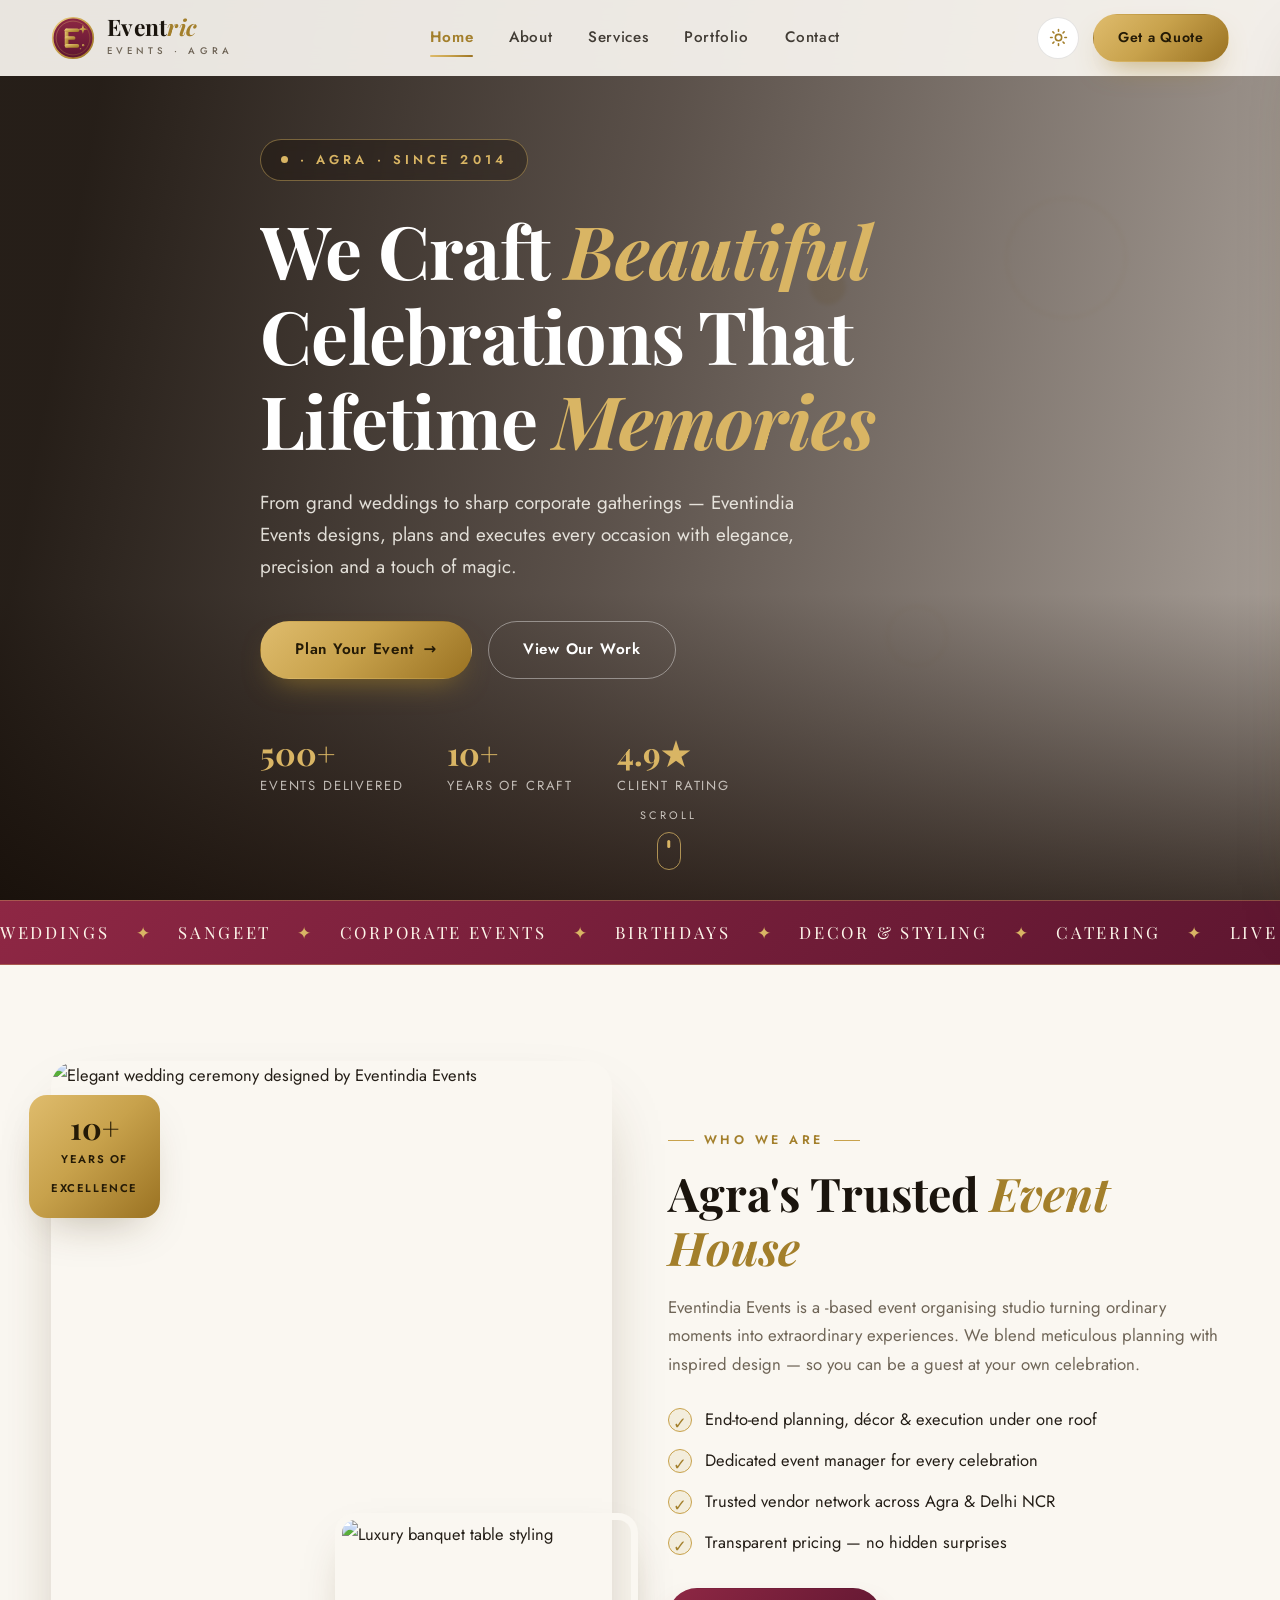
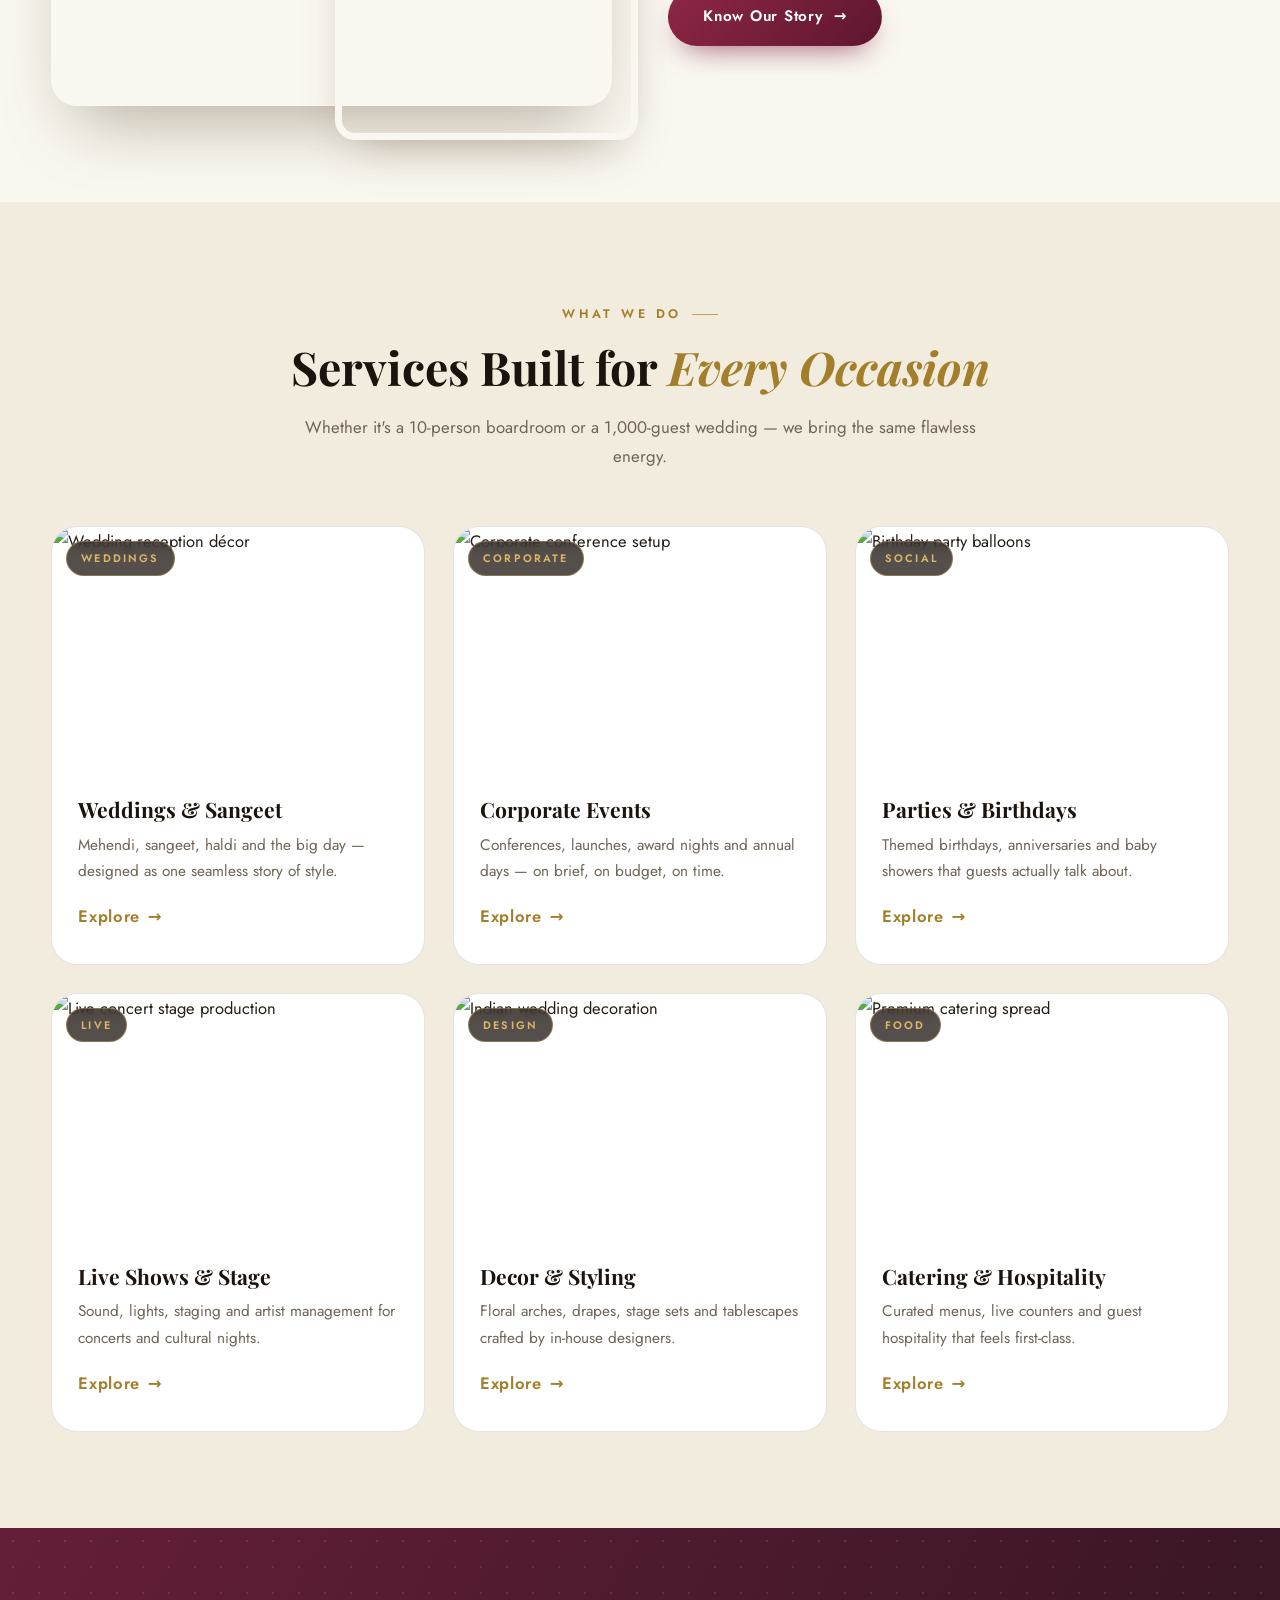
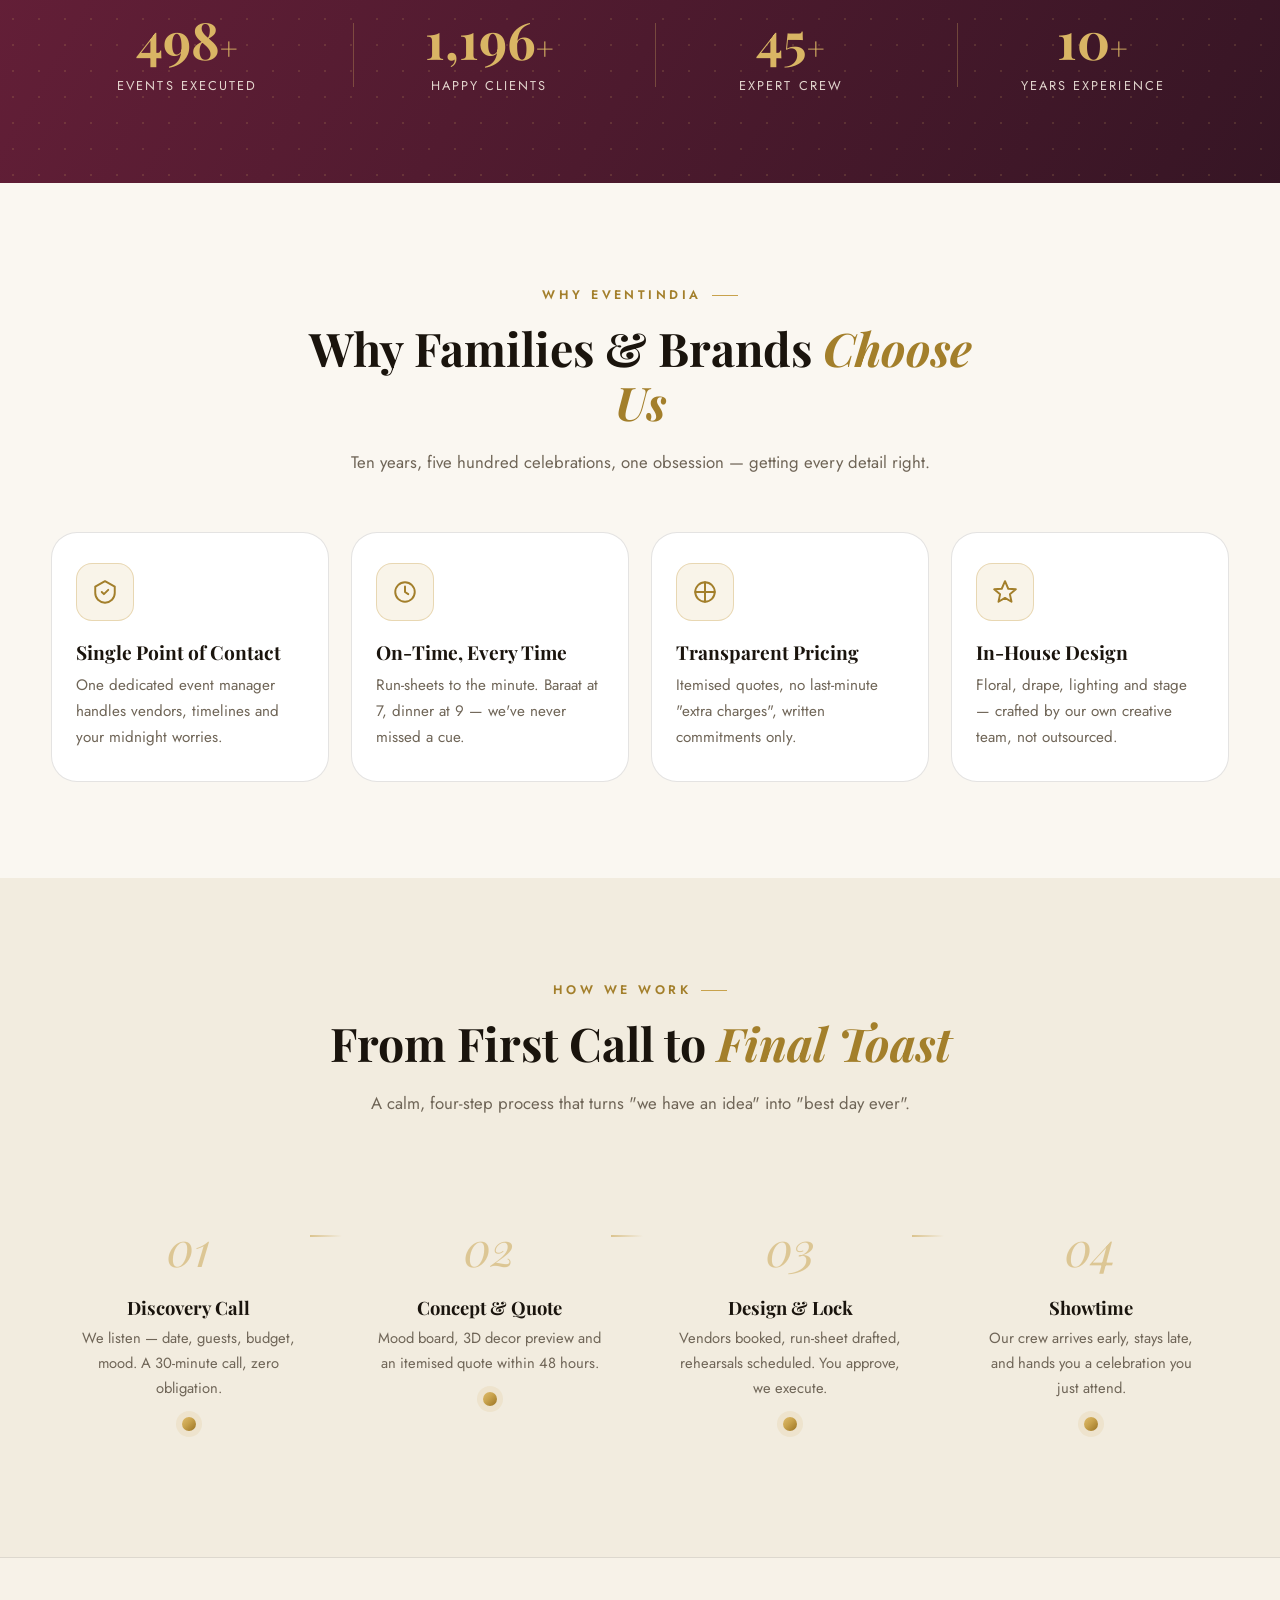
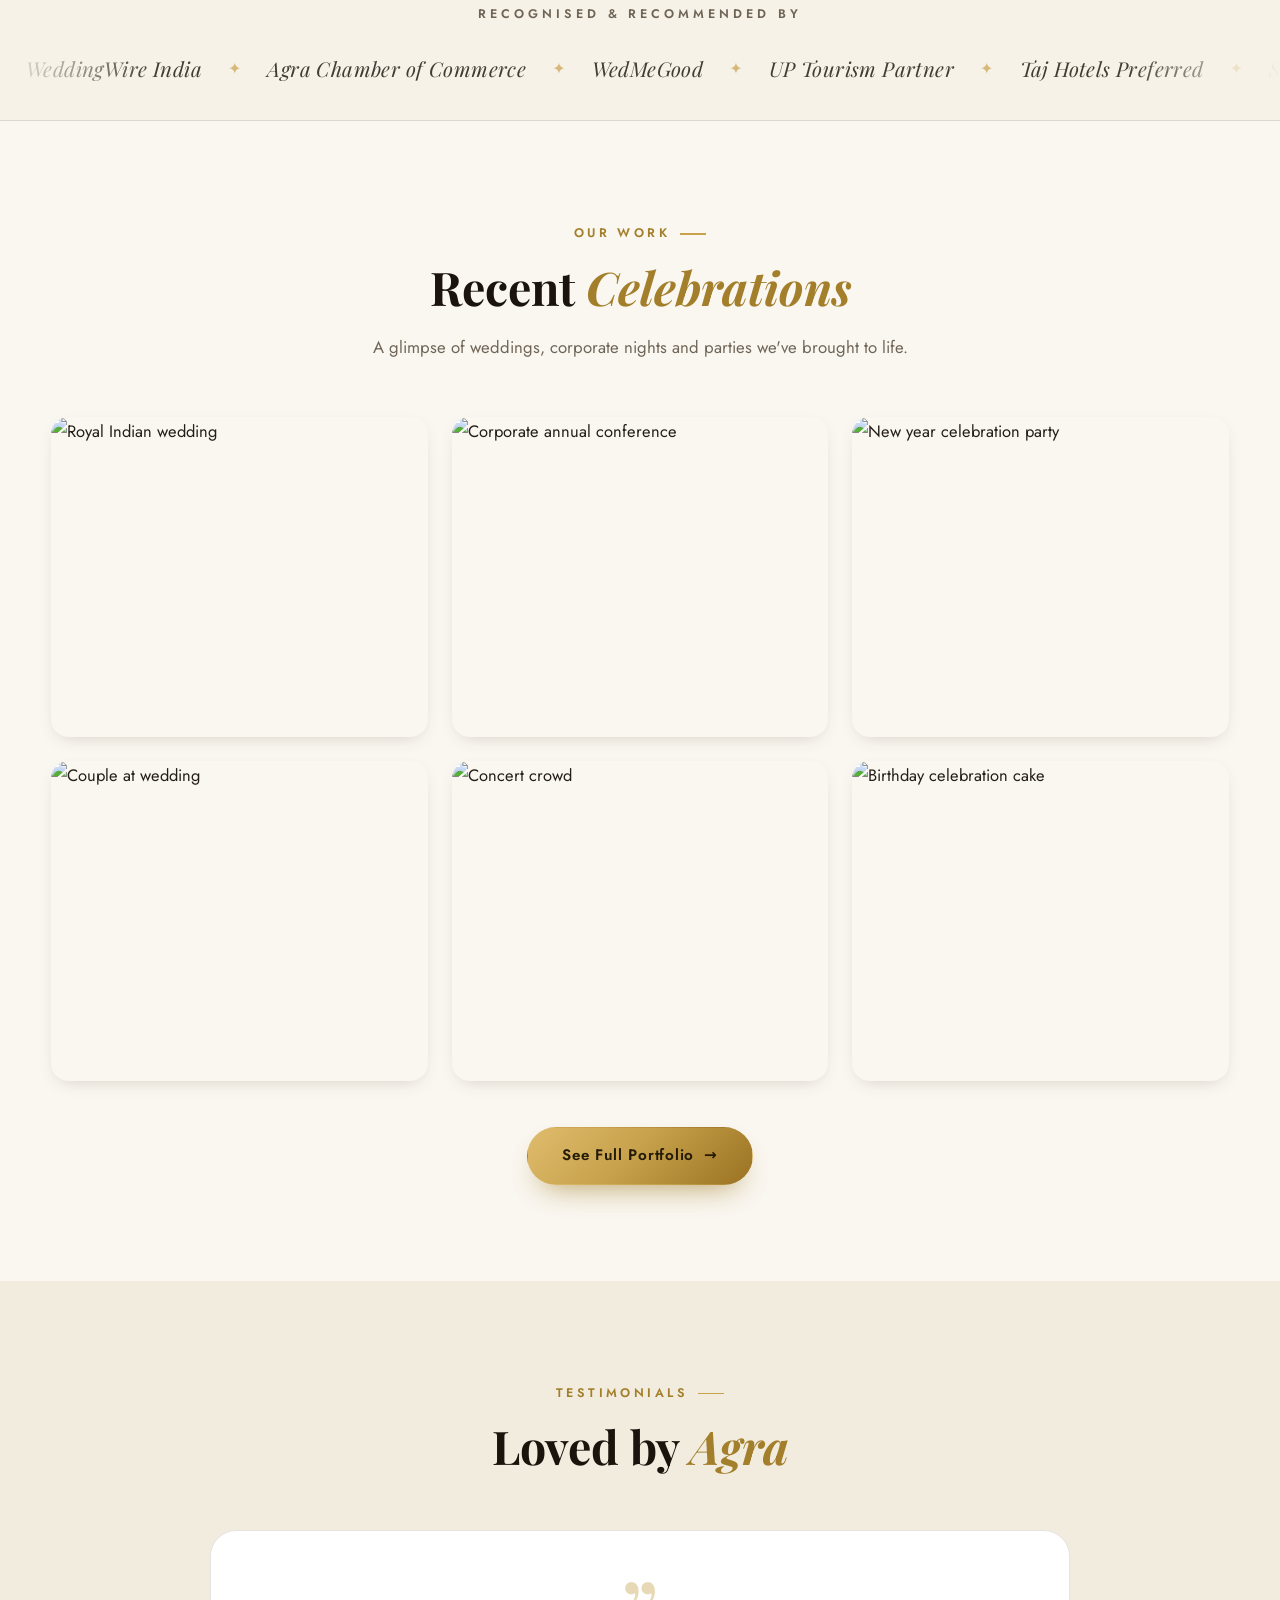
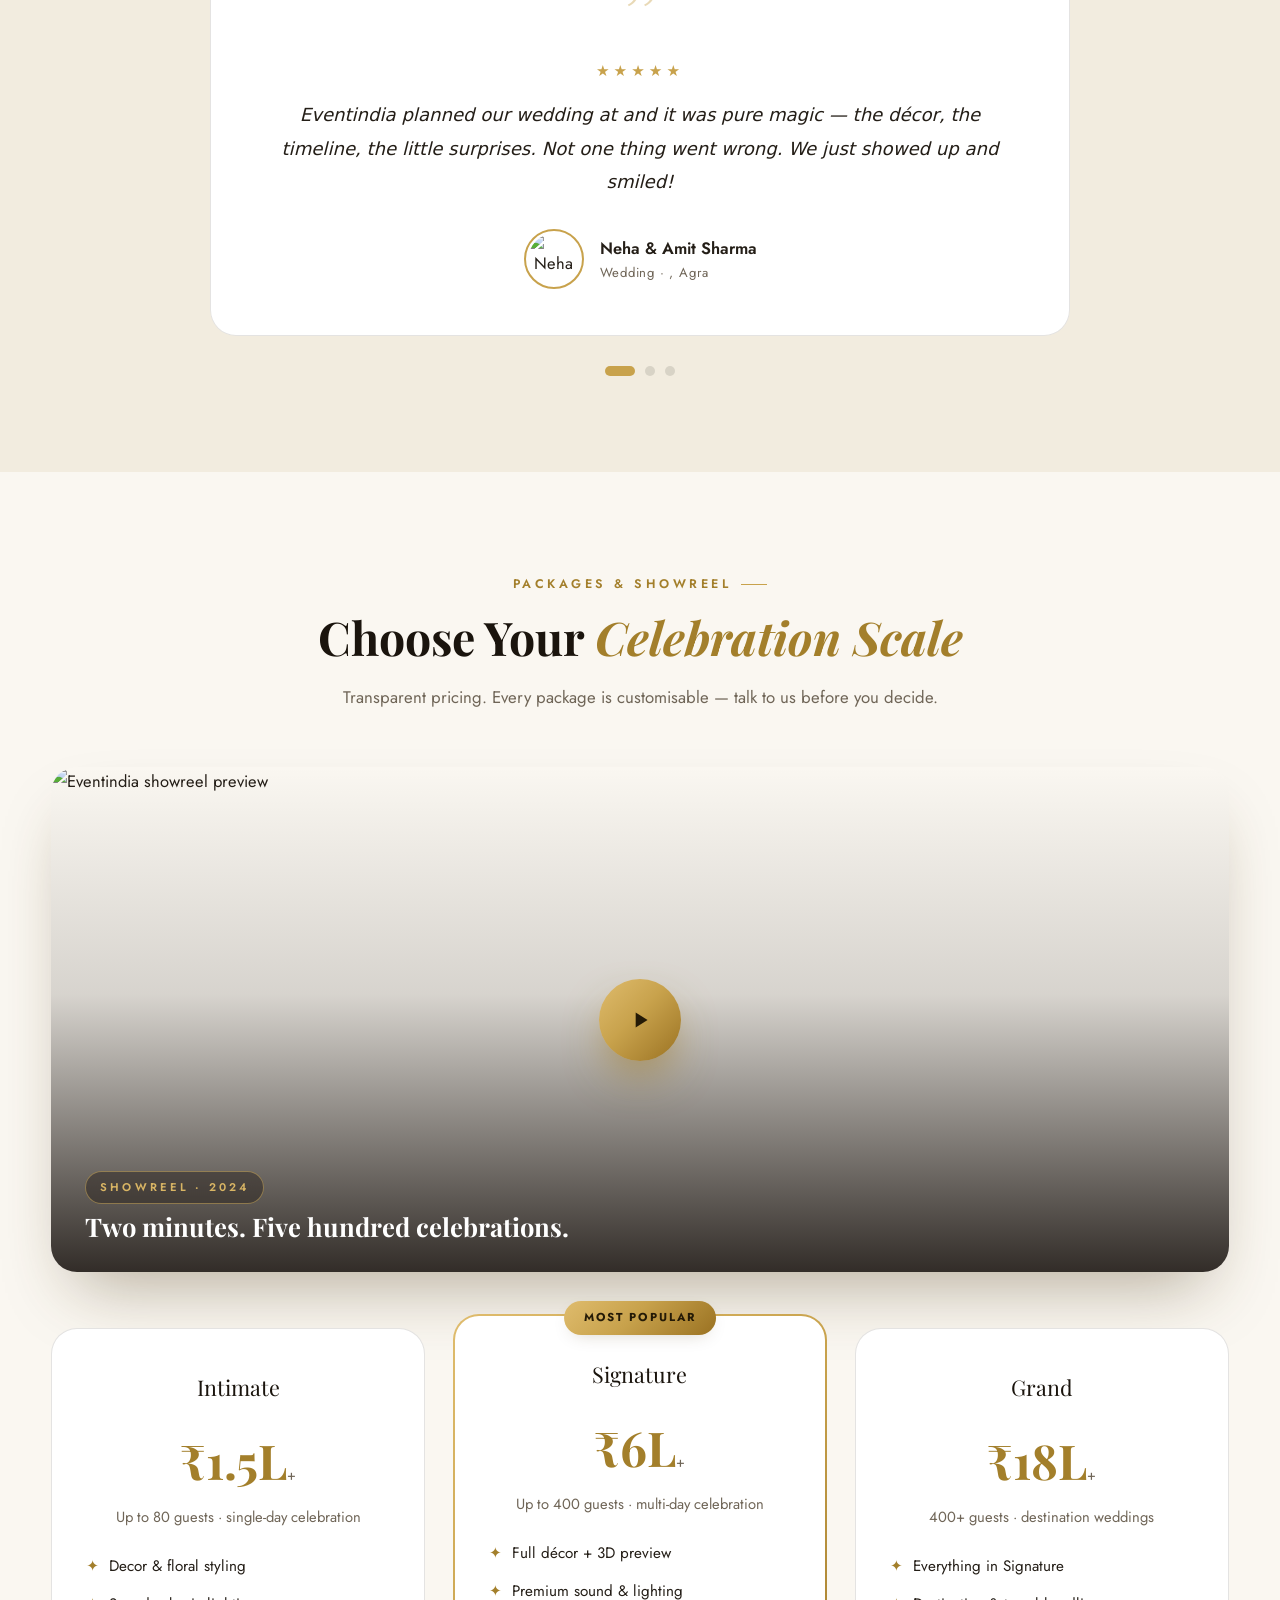
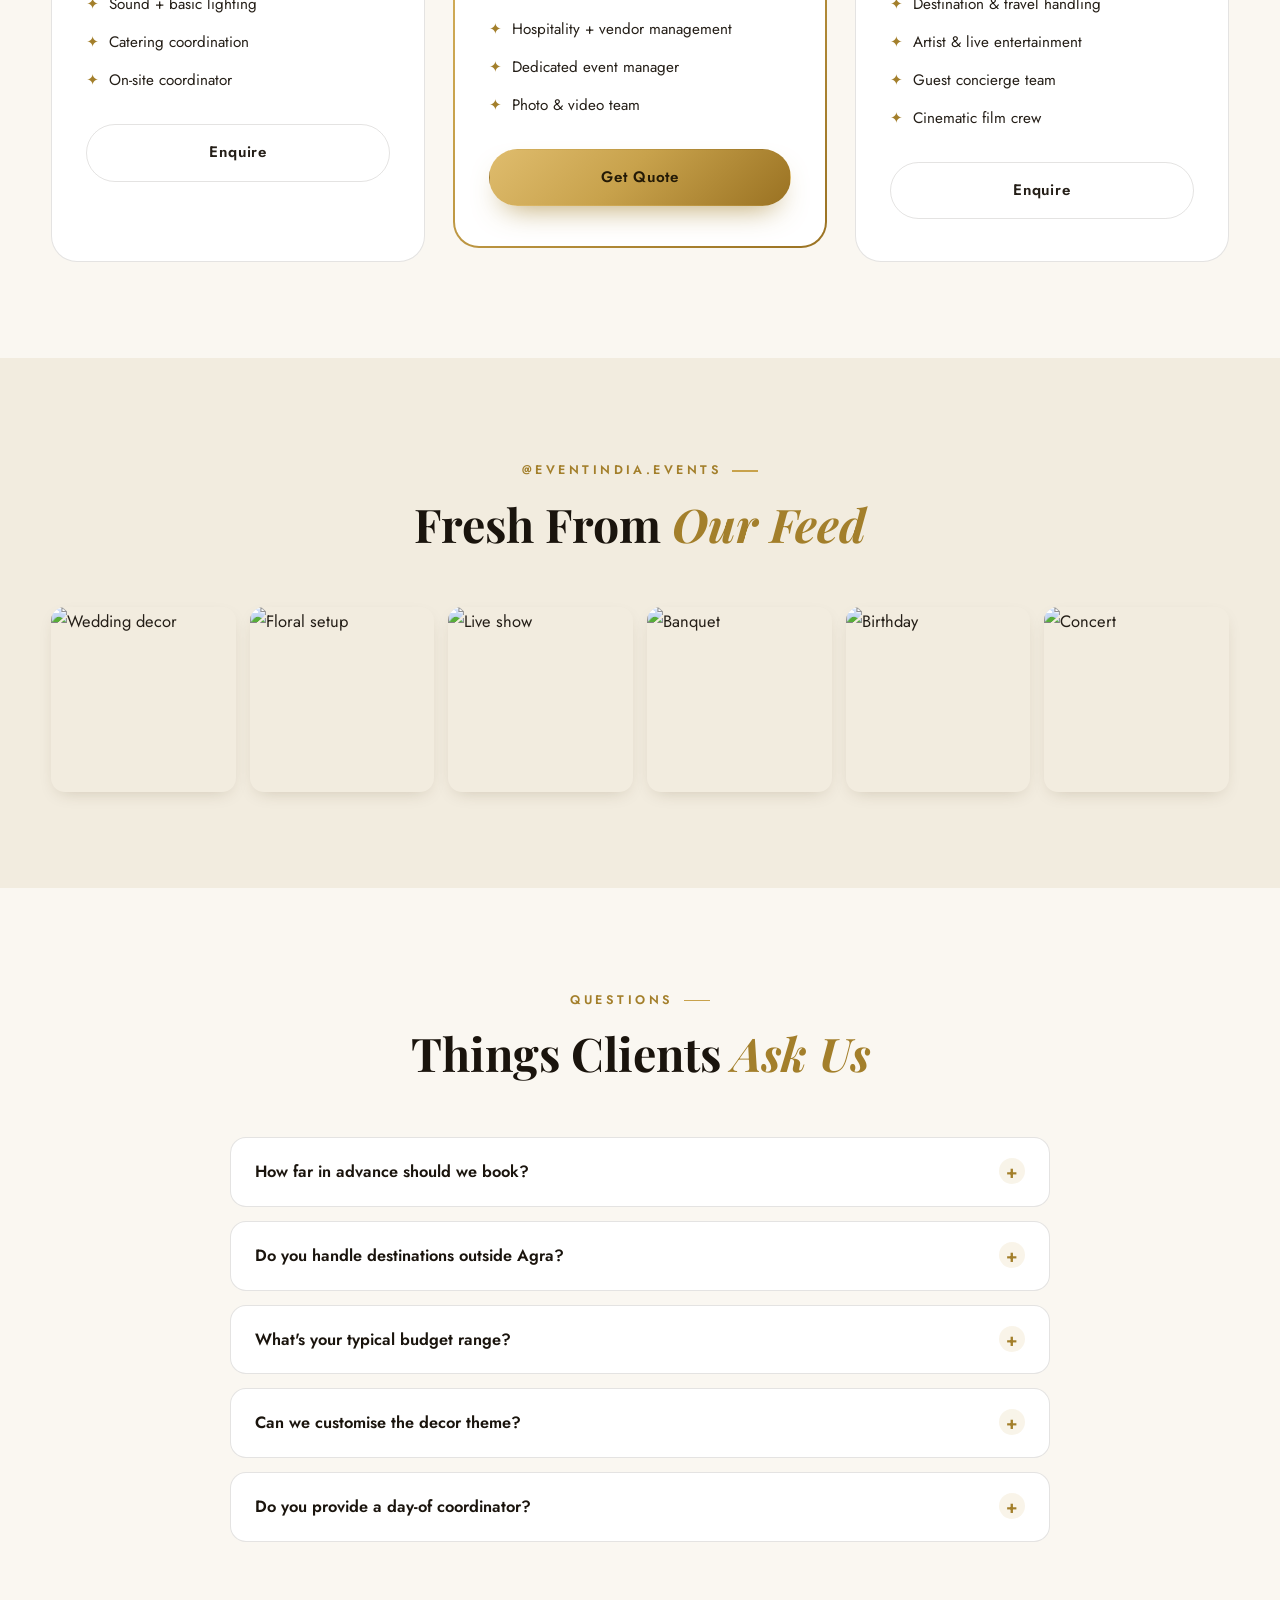
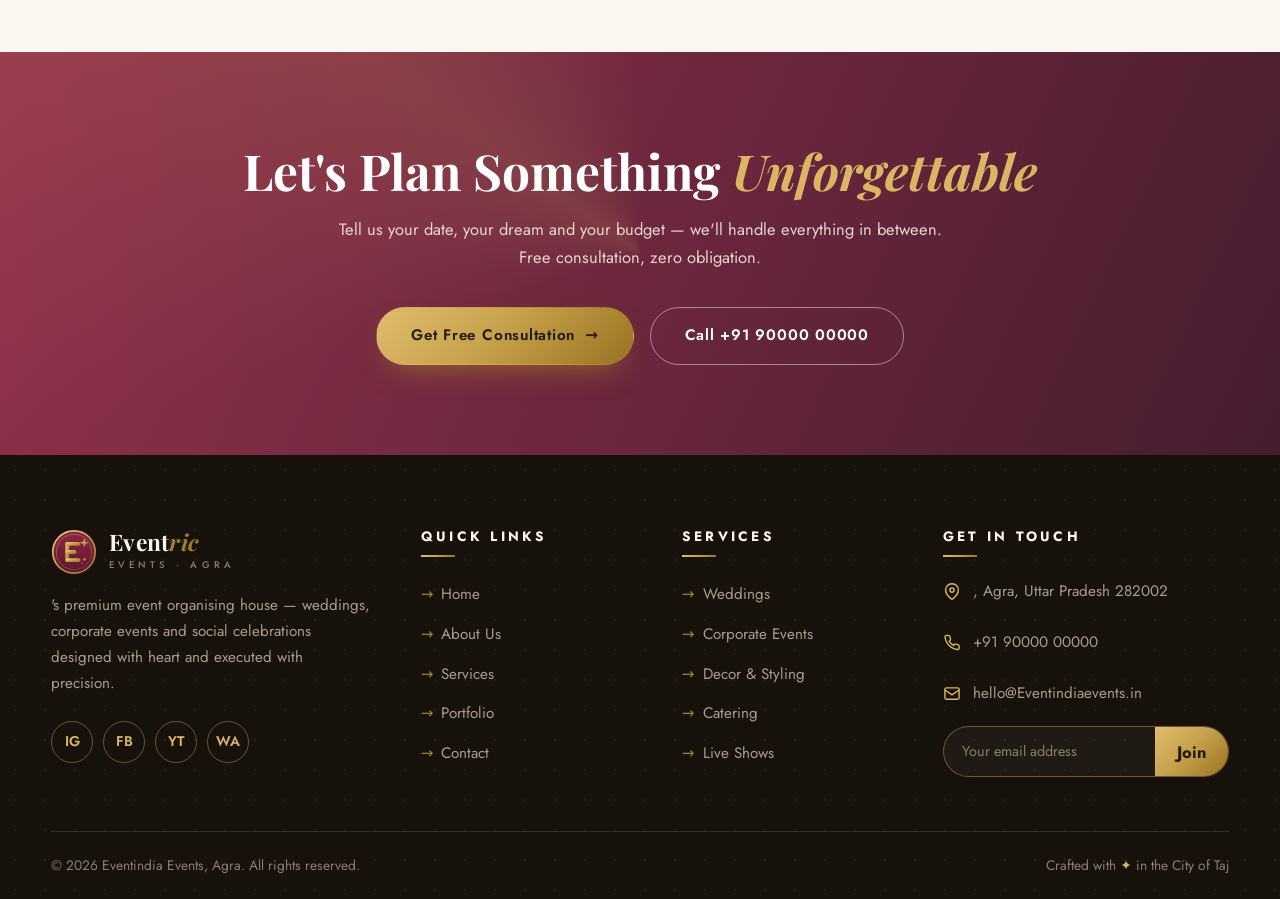
==== commit d83b6864: "don" ====
--- a/index.html
+++ b/index.html
@@ -3,10 +3,10 @@
 <head>
   <meta charset="UTF-8">
   <meta name="viewport" content="width=device-width, initial-scale=1.0">
-  <title>Eventric Events — Best Event Organisers in Khandari, Agra | Weddings · Corporate · Parties</title>
-  <meta name="description" content="Eventric Events, Khandari Agra — premium wedding, corporate and social event organisers. Elegant decor, flawless planning, unforgettable celebrations.">
+  <title>Eventindia Events — Best Event Organisers in , Agra | Weddings · Corporate · Parties</title>
+  <meta name="description" content="Eventindia Events,  Agra — premium wedding, corporate and social event organisers. Elegant decor, flawless planning, unforgettable celebrations.">
   <link rel="icon" type="image/svg+xml" href="images/favicon.svg">
-  <script>if(localStorage.getItem('eventric-theme')==='dark')document.documentElement.setAttribute('data-theme','dark');</script>
+  <script>if(localStorage.getItem('Eventindia-theme')==='dark')document.documentElement.setAttribute('data-theme','dark');</script>
   <link rel="preconnect" href="https://fonts.googleapis.com">
   <link rel="preconnect" href="https://fonts.gstatic.com" crossorigin>
   <link href="https://fonts.googleapis.com/css2?family=Jost:wght@300;400;500;600;700&family=Playfair+Display:ital,wght@0,500;0,600;0,700;1,500;1,600;1,700&display=swap" rel="stylesheet">
@@ -190,7 +190,7 @@
   <!-- Preloader -->
   <div class="preloader" aria-hidden="true">
     <div class="preloader-ring"></div>
-    <div class="preloader-text">Eventric</div>
+    <div class="preloader-text">Eventindia</div>
   </div>
 
   <div class="scroll-progress"></div>
@@ -198,8 +198,8 @@
   <!-- ================= HEADER ================= -->
   <header class="site-header transparent-hero">
     <div class="container header-inner">
-      <a href="index.html" class="brand" aria-label="Eventric Events home">
-        <img src="images/logo.svg" alt="Eventric Events logo">
+      <a href="index.html" class="brand" aria-label="Eventindia Events home">
+        <img src="images/logo.svg" alt="Eventindia Events logo">
         <div>
           <div class="brand-name">Event<span>ric</span></div>
           <span class="brand-tag">Events · Agra</span>
@@ -245,13 +245,13 @@
     <span class="hero-orb o3"></span>
 
     <div class="container hero-content">
-      <div class="hero-kicker hero-fade d1"><span class="dot"></span> Khandari · Agra · Since 2014</div>
+      <div class="hero-kicker hero-fade d1"><span class="dot"></span>  · Agra · Since 2014</div>
       <h1>
         <span class="line"><span>We Craft <em>Beautiful</em></span></span>
         <span class="line"><span>Celebrations That</span></span>
         <span class="line"><span>Lifetime <em>Memories</em></span></span>
       </h1>
-      <p class="hero-fade d2">From grand weddings to sharp corporate gatherings — Eventric Events designs, plans and executes every occasion with elegance, precision and a touch of magic.</p>
+      <p class="hero-fade d2">From grand weddings to sharp corporate gatherings — Eventindia Events designs, plans and executes every occasion with elegance, precision and a touch of magic.</p>
       <div class="hero-cta hero-fade d3">
         <a href="contact.html" class="btn btn-gold">Plan Your Event <span class="btn-ico">→</span></a>
         <a href="portfolio.html" class="btn btn-outline">View Our Work</a>
@@ -280,7 +280,7 @@
     <div class="container grid-2">
       <div class="about-visual reveal-left">
         <div class="av-main">
-          <img src="https://images.unsplash.com/photo-1465495976277-4387d4b0b4c6?auto=format&fit=crop&w=900&q=75" alt="Elegant wedding ceremony designed by Eventric Events" loading="lazy">
+          <img src="https://images.unsplash.com/photo-1465495976277-4387d4b0b4c6?auto=format&fit=crop&w=900&q=75" alt="Elegant wedding ceremony designed by Eventindia Events" loading="lazy">
         </div>
         <div class="av-float">
           <img src="https://images.unsplash.com/photo-1519741497674-611481863552?auto=format&fit=crop&w=700&q=75" alt="Luxury banquet table styling" loading="lazy">
@@ -291,7 +291,7 @@
       <div class="reveal-right">
         <span class="eyebrow">Who We Are</span>
         <h2 class="section-title">Agra's Trusted <em>Event House</em></h2>
-        <p class="section-sub">Eventric Events is a Khandari-based event organising studio turning ordinary moments into extraordinary experiences. We blend meticulous planning with inspired design — so you can be a guest at your own celebration.</p>
+        <p class="section-sub">Eventindia Events is a -based event organising studio turning ordinary moments into extraordinary experiences. We blend meticulous planning with inspired design — so you can be a guest at your own celebration.</p>
         <ul class="check-list">
           <li><span class="tick">✓</span> End-to-end planning, décor &amp; execution under one roof</li>
           <li><span class="tick">✓</span> Dedicated event manager for every celebration</li>
@@ -414,7 +414,7 @@
   <section class="section" id="why-us">
     <div class="container">
       <div class="section-head reveal">
-        <span class="eyebrow">Why Eventric</span>
+        <span class="eyebrow">Why Eventindia</span>
         <h2 class="section-title">Why Families &amp; Brands <em>Choose Us</em></h2>
         <p class="section-sub">Ten years, five hundred celebrations, one obsession — getting every detail right.</p>
       </div>
@@ -566,16 +566,16 @@
             <div class="testi">
               <span class="quote-mark">”</span>
               <div class="t-stars">★★★★★</div>
-              <p class="t-text">Eventric planned our wedding at Khandari and it was pure magic — the décor, the timeline, the little surprises. Not one thing went wrong. We just showed up and smiled!</p>
+              <p class="t-text">Eventindia planned our wedding at  and it was pure magic — the décor, the timeline, the little surprises. Not one thing went wrong. We just showed up and smiled!</p>
               <div class="t-person">
                 <img src="https://images.unsplash.com/photo-1494790108377-be9c29b29330?auto=format&fit=crop&w=200&q=70" alt="Neha Sharma">
-                <div><div class="t-name">Neha &amp; Amit Sharma</div><div class="t-role">Wedding · Khandari, Agra</div></div>
+                <div><div class="t-name">Neha &amp; Amit Sharma</div><div class="t-role">Wedding · , Agra</div></div>
               </div>
             </div>
             <div class="testi">
               <span class="quote-mark">”</span>
               <div class="t-stars">★★★★★</div>
-              <p class="t-text">We needed a 600-person annual conference in three weeks. The Eventric team delivered stage, sound, branding and hospitality — international standard, right here in Agra.</p>
+              <p class="t-text">We needed a 600-person annual conference in three weeks. The Eventindia team delivered stage, sound, branding and hospitality — international standard, right here in Agra.</p>
               <div class="t-person">
                 <img src="https://images.unsplash.com/photo-1500648767791-00dcc994a43e?auto=format&fit=crop&w=200&q=70" alt="Rohit Verma">
                 <div><div class="t-name">Rohit Verma</div><div class="t-role">Director, Trident Foods Pvt Ltd</div></div>
@@ -607,7 +607,7 @@
       </div>
 
       <div class="showreel reveal" role="button" tabindex="0" aria-label="Play showreel">
-        <img src="https://images.unsplash.com/photo-1519671482749-fd09be7ccebf?auto=format&fit=crop&w=1600&q=75" alt="Eventric showreel preview">
+        <img src="https://images.unsplash.com/photo-1519671482749-fd09be7ccebf?auto=format&fit=crop&w=1600&q=75" alt="Eventindia showreel preview">
         <span class="showreel-play" aria-hidden="true">
           <svg width="26" height="26" viewBox="0 0 24 24" fill="currentColor"><path d="M8 5v14l11-7z"/></svg>
         </span>
@@ -667,7 +667,7 @@
   <section class="section section-alt">
     <div class="container">
       <div class="section-head reveal">
-        <span class="eyebrow">@eventric.events</span>
+        <span class="eyebrow">@Eventindia.events</span>
         <h2 class="section-title">Fresh From <em>Our Feed</em></h2>
       </div>
       <div class="insta-grid reveal">
@@ -732,13 +732,13 @@
       <div class="footer-top">
         <div class="footer-brand">
           <a href="index.html" class="brand">
-            <img src="images/logo.svg" alt="Eventric Events logo" style="width:46px;height:46px;">
+            <img src="images/logo.svg" alt="Eventindia Events logo" style="width:46px;height:46px;">
             <div>
               <div class="brand-name">Event<span>ric</span></div>
               <span class="brand-tag" style="color:#8a7f6d;">Events · Agra</span>
             </div>
           </a>
-          <p>Khandari's premium event organising house — weddings, corporate events and social celebrations designed with heart and executed with precision.</p>
+          <p>'s premium event organising house — weddings, corporate events and social celebrations designed with heart and executed with precision.</p>
           <div class="footer-social">
             <a href="#" aria-label="Instagram">IG</a>
             <a href="#" aria-label="Facebook">FB</a>
@@ -774,7 +774,7 @@
           <ul class="footer-contact">
             <li>
               <svg width="17" height="17" viewBox="0 0 24 24" fill="none" stroke="currentColor" stroke-width="2"><path d="M21 10c0 7-9 13-9 13s-9-6-9-13a9 9 0 0 1 18 0Z"/><circle cx="12" cy="10" r="3"/></svg>
-              Khandari, Agra, Uttar Pradesh 282002
+              , Agra, Uttar Pradesh 282002
             </li>
             <li>
               <svg width="17" height="17" viewBox="0 0 24 24" fill="none" stroke="currentColor" stroke-width="2"><path d="M22 16.9v3a2 2 0 0 1-2.2 2 19.8 19.8 0 0 1-8.6-3.1 19.5 19.5 0 0 1-6-6A19.8 19.8 0 0 1 2.1 4.2 2 2 0 0 1 4.1 2h3a2 2 0 0 1 2 1.7c.1 1 .4 2 .7 2.9a2 2 0 0 1-.4 2.1L8.1 10a16 16 0 0 0 6 6l1.3-1.3a2 2 0 0 1 2.1-.5c.9.4 1.9.6 2.9.8a2 2 0 0 1 1.6 2Z"/></svg>
@@ -782,7 +782,7 @@
             </li>
             <li>
               <svg width="17" height="17" viewBox="0 0 24 24" fill="none" stroke="currentColor" stroke-width="2"><rect x="2" y="4" width="20" height="16" rx="2"/><path d="m22 7-10 7L2 7"/></svg>
-              hello@eventricevents.in
+              hello@Eventindiaevents.in
             </li>
           </ul>
           <form class="newsletter">
@@ -793,7 +793,7 @@
       </div>
 
       <div class="footer-bottom">
-        <span>© <span data-year>2026</span> Eventric Events, Khandari Agra. All rights reserved.</span>
+        <span>© <span data-year>2026</span> Eventindia Events,  Agra. All rights reserved.</span>
         <span>Crafted with <span style="color:#d9b564;">✦</span> in the City of Taj</span>
       </div>
     </div>
@@ -809,7 +809,7 @@
   <script src="https://cdn.jsdelivr.net/npm/gsap@3.12.5/dist/ScrollTrigger.min.js" defer></script>
   <script>
     /* ============================================================
-       EVENTRIC — inline extras
+       Eventindia — inline extras
        Additive only. Does NOT modify js/main.js behaviour.
        ============================================================ */
     (function () {
--- a/css/style.css
+++ b/css/style.css
@@ -0,0 +1,1040 @@
+/* ============================================================
+   EVENTRIC EVENTS — Khandari, Agra
+   Modern · Elegant · Professional
+   Light theme + Dark theme | HTML · CSS · JS only
+   ============================================================ */
+
+/* ---------- 1. THEME TOKENS ---------- */
+:root {
+  --bg: #faf7f1;
+  --bg-2: #f2ecdf;
+  --surface: #ffffff;
+  --surface-2: #f7f2e8;
+  --text: #241e17;
+  --heading: #1a140d;
+  --muted: #6f6557;
+  --line: rgba(36, 30, 23, 0.12);
+  --gold: #c8a24c;
+  --gold-soft: #d9b564;
+  --gold-deep: #a37f2b;
+  --gold-tint: rgba(200, 162, 76, 0.12);
+  --wine: #7c2340;
+  --wine-deep: #5e1630;
+  --wine-tint: rgba(124, 35, 64, 0.08);
+  --grad-gold: linear-gradient(135deg, #dfbc6d 0%, #c8a24c 45%, #9a7222 100%);
+  --grad-wine: linear-gradient(135deg, #8e2744 0%, #5e1630 100%);
+  --shadow-sm: 0 6px 18px -8px rgba(70, 50, 15, 0.25);
+  --shadow: 0 20px 45px -20px rgba(70, 50, 15, 0.35);
+  --shadow-lg: 0 35px 70px -25px rgba(70, 50, 15, 0.4);
+  --header-h: 76px;
+  --radius: 18px;
+  --radius-lg: 26px;
+  --ease: cubic-bezier(0.22, 1, 0.36, 1);
+}
+
+[data-theme="dark"] {
+  --bg: #131009;
+  --bg-2: #1a160e;
+  --surface: #1e1a12;
+  --surface-2: #262016;
+  --text: #f0e9db;
+  --heading: #fbf6ea;
+  --muted: #b1a48d;
+  --line: rgba(240, 233, 219, 0.14);
+  --gold: #d9b564;
+  --gold-soft: #ecd28e;
+  --gold-deep: #b8913a;
+  --gold-tint: rgba(217, 181, 100, 0.12);
+  --wine: #a63a5b;
+  --wine-deep: #7c2340;
+  --wine-tint: rgba(166, 58, 91, 0.14);
+  --shadow-sm: 0 6px 18px -8px rgba(0, 0, 0, 0.6);
+  --shadow: 0 20px 45px -20px rgba(0, 0, 0, 0.75);
+  --shadow-lg: 0 35px 70px -25px rgba(0, 0, 0, 0.85);
+}
+
+/* ---------- 2. RESET & BASE ---------- */
+*,
+*::before,
+*::after { box-sizing: border-box; margin: 0; padding: 0; }
+
+html { scroll-behavior: smooth; }
+
+body {
+  font-family: "Jost", "Segoe UI", system-ui, sans-serif;
+  font-size: 16.5px;
+  line-height: 1.7;
+  color: var(--text);
+  background: var(--bg);
+  overflow-x: hidden;
+  transition: background 0.4s var(--ease), color 0.4s var(--ease);
+  -webkit-font-smoothing: antialiased;
+}
+
+img { max-width: 100%; display: block; }
+a { color: inherit; text-decoration: none; }
+ul { list-style: none; }
+button, input, select, textarea { font: inherit; color: inherit; }
+
+h1, h2, h3, h4 {
+  font-family: "Playfair Display", Georgia, serif;
+  color: var(--heading);
+  line-height: 1.16;
+  font-weight: 700;
+}
+
+::selection { background: var(--gold); color: #1a140d; }
+
+::-webkit-scrollbar { width: 10px; }
+::-webkit-scrollbar-track { background: var(--bg-2); }
+::-webkit-scrollbar-thumb { background: var(--gold-deep); border-radius: 8px; }
+
+/* ---------- 3. LAYOUT HELPERS ---------- */
+.container { width: min(1180px, 92%); margin-inline: auto; }
+.section { padding: 96px 0; position: relative; }
+.section-alt { background: var(--bg-2); }
+
+.section-head { max-width: 700px; margin: 0 auto 56px; text-align: center; }
+.section-head.left { margin-inline: 0; text-align: left; }
+
+.eyebrow {
+  display: inline-flex; align-items: center; gap: 10px;
+  font-size: 0.78rem; font-weight: 600; letter-spacing: 0.28em;
+  text-transform: uppercase; color: var(--gold-deep); margin-bottom: 16px;
+}
+[data-theme="dark"] .eyebrow { color: var(--gold-soft); }
+.eyebrow::before, .eyebrow::after {
+  content: ""; width: 26px; height: 1.5px; background: var(--gold);
+}
+.section-head:not(.left) .eyebrow::before { display: none; }
+
+.section-title { font-size: clamp(2rem, 4vw, 2.9rem); margin-bottom: 18px; }
+.section-title em { font-style: italic; color: var(--gold-deep); }
+[data-theme="dark"] .section-title em { color: var(--gold-soft); }
+
+.section-sub { color: var(--muted); font-size: 1.05rem; }
+
+.grid-2 { display: grid; grid-template-columns: 1fr 1fr; gap: 56px; align-items: center; }
+.grid-3 { display: grid; grid-template-columns: repeat(3, 1fr); gap: 28px; }
+.grid-4 { display: grid; grid-template-columns: repeat(4, 1fr); gap: 24px; }
+
+.text-gold { color: var(--gold-deep); }
+[data-theme="dark"] .text-gold { color: var(--gold-soft); }
+
+/* ---------- 4. BUTTONS ---------- */
+.btn {
+  display: inline-flex; align-items: center; justify-content: center; gap: 10px;
+  padding: 15px 34px; border-radius: 999px; border: 1.5px solid transparent;
+  font-weight: 600; font-size: 0.95rem; letter-spacing: 0.05em;
+  cursor: pointer; position: relative; overflow: hidden;
+  transition: transform 0.35s var(--ease), box-shadow 0.35s var(--ease),
+              background 0.35s, color 0.35s, border-color 0.35s;
+}
+.btn:hover { transform: translateY(-3px); }
+.btn:active { transform: translateY(-1px); }
+
+.btn-gold {
+  background: var(--grad-gold); color: #241a06;
+  box-shadow: 0 14px 30px -14px rgba(163, 127, 43, 0.8);
+}
+.btn-gold:hover { box-shadow: 0 20px 38px -14px rgba(163, 127, 43, 0.95); }
+
+.btn-outline {
+  background: transparent; color: var(--text);
+  border-color: var(--line);
+}
+.btn-outline:hover { border-color: var(--gold); color: var(--gold-deep); background: var(--gold-tint); }
+[data-theme="dark"] .btn-outline:hover { color: var(--gold-soft); }
+
+.btn-wine { background: var(--grad-wine); color: #fff; box-shadow: 0 14px 30px -14px rgba(124, 35, 64, 0.8); }
+.btn-wine:hover { box-shadow: 0 20px 38px -14px rgba(124, 35, 64, 0.9); }
+
+.btn-sm { padding: 11px 24px; font-size: 0.88rem; }
+
+.btn .btn-ico { transition: transform 0.35s var(--ease); }
+.btn:hover .btn-ico { transform: translateX(5px); }
+
+.link-arrow {
+  display: inline-flex; align-items: center; gap: 8px;
+  font-weight: 600; color: var(--gold-deep); letter-spacing: 0.04em;
+  border-bottom: 1.5px solid transparent; padding-bottom: 3px;
+  transition: gap 0.3s, border-color 0.3s, color 0.3s;
+}
+[data-theme="dark"] .link-arrow { color: var(--gold-soft); }
+.link-arrow:hover { gap: 14px; border-color: var(--gold); }
+
+/* ---------- 5. PRELOADER ---------- */
+.preloader {
+  position: fixed; inset: 0; z-index: 9999;
+  background: var(--bg); display: flex; align-items: center; justify-content: center;
+  flex-direction: column; gap: 18px;
+  transition: opacity 0.6s var(--ease), visibility 0.6s;
+}
+.preloader.hidden { opacity: 0; visibility: hidden; }
+.preloader-ring {
+  width: 58px; height: 58px; border-radius: 50%;
+  border: 3px solid var(--line);
+  border-top-color: var(--gold);
+  animation: spin 0.9s linear infinite;
+}
+.preloader-text {
+  font-family: "Playfair Display", serif; letter-spacing: 0.35em;
+  font-size: 0.8rem; text-transform: uppercase; color: var(--gold-deep);
+  animation: pulse 1.4s ease-in-out infinite;
+}
+@keyframes spin { to { transform: rotate(360deg); } }
+@keyframes pulse { 0%, 100% { opacity: 0.45; } 50% { opacity: 1; } }
+
+/* ---------- 6. SCROLL PROGRESS ---------- */
+.scroll-progress {
+  position: fixed; top: 0; left: 0; height: 3px; width: 0%;
+  background: var(--grad-gold); z-index: 1200; transition: width 0.1s linear;
+}
+
+/* ---------- 7. HEADER ---------- */
+.site-header {
+  position: fixed; top: 0; left: 0; right: 0; z-index: 1000;
+  height: var(--header-h);
+  display: flex; align-items: center;
+  transition: background 0.4s var(--ease), box-shadow 0.4s var(--ease), height 0.4s;
+  background: transparent;
+}
+.site-header.scrolled {
+  height: 66px;
+  background: color-mix(in srgb, var(--bg) 88%, transparent);
+  backdrop-filter: blur(14px);
+  -webkit-backdrop-filter: blur(14px);
+  box-shadow: var(--shadow-sm);
+}
+.site-header.solid { background: color-mix(in srgb, var(--bg) 92%, transparent); backdrop-filter: blur(14px); }
+.site-header.solid.scrolled { box-shadow: var(--shadow-sm); }
+
+.header-inner { display: flex; align-items: center; justify-content: space-between; gap: 24px; }
+
+.brand { display: flex; align-items: center; gap: 12px; }
+.brand img { width: 44px; height: 44px; transition: transform 0.4s var(--ease); }
+.brand:hover img { transform: rotate(-8deg) scale(1.06); }
+.brand-name {
+  font-family: "Playfair Display", serif; font-size: 1.42rem; font-weight: 700;
+  line-height: 1; color: var(--heading); letter-spacing: 0.01em;
+}
+.brand-name span { color: var(--gold-deep); font-style: italic; }
+[data-theme="dark"] .brand-name span { color: var(--gold-soft); }
+.brand-tag {
+  display: block; font-family: "Jost", sans-serif; font-size: 0.6rem;
+  letter-spacing: 0.42em; text-transform: uppercase; color: var(--muted);
+  margin-top: 4px; font-weight: 500;
+}
+
+.main-nav { display: flex; align-items: center; gap: 6px; }
+.main-nav a.nav-link {
+  position: relative; padding: 8px 15px; font-size: 0.95rem; font-weight: 500;
+  letter-spacing: 0.04em; color: var(--text); opacity: 0.85;
+  transition: color 0.3s, opacity 0.3s;
+}
+.main-nav a.nav-link::after {
+  content: ""; position: absolute; left: 15px; right: 15px; bottom: 2px;
+  height: 2px; background: var(--grad-gold); border-radius: 2px;
+  transform: scaleX(0); transform-origin: left; transition: transform 0.35s var(--ease);
+}
+.main-nav a.nav-link:hover { opacity: 1; color: var(--gold-deep); }
+[data-theme="dark"] .main-nav a.nav-link:hover { color: var(--gold-soft); }
+.main-nav a.nav-link:hover::after,
+.main-nav a.nav-link.active::after { transform: scaleX(1); }
+.main-nav a.nav-link.active { opacity: 1; color: var(--gold-deep); font-weight: 600; }
+[data-theme="dark"] .main-nav a.nav-link.active { color: var(--gold-soft); }
+
+.header-actions { display: flex; align-items: center; gap: 14px; }
+
+/* theme toggle */
+.theme-toggle {
+  width: 42px; height: 42px; border-radius: 50%;
+  border: 1.5px solid var(--line); background: var(--surface);
+  display: grid; place-items: center; cursor: pointer;
+  transition: border-color 0.3s, transform 0.4s var(--ease), background 0.3s;
+  color: var(--gold-deep);
+}
+.theme-toggle:hover { border-color: var(--gold); transform: rotate(25deg); }
+[data-theme="dark"] .theme-toggle { color: var(--gold-soft); }
+.theme-toggle .icon-moon { display: none; }
+[data-theme="dark"] .theme-toggle .icon-moon { display: block; }
+[data-theme="dark"] .theme-toggle .icon-sun { display: none; }
+
+/* hamburger */
+.hamburger {
+  display: none; width: 44px; height: 44px; border: 1.5px solid var(--line);
+  background: var(--surface); border-radius: 12px; cursor: pointer;
+  flex-direction: column; align-items: center; justify-content: center; gap: 5px;
+}
+.hamburger span {
+  display: block; width: 20px; height: 2px; background: var(--text);
+  border-radius: 2px; transition: transform 0.35s var(--ease), opacity 0.3s;
+}
+.hamburger.open span:nth-child(1) { transform: translateY(7px) rotate(45deg); }
+.hamburger.open span:nth-child(2) { opacity: 0; }
+.hamburger.open span:nth-child(3) { transform: translateY(-7px) rotate(-45deg); }
+
+/* mobile nav panel */
+.mobile-nav {
+  position: fixed; inset: 0 0 0 auto; width: min(340px, 84vw); z-index: 1100;
+  background: var(--surface); box-shadow: var(--shadow-lg);
+  padding: 96px 34px 40px; transform: translateX(105%);
+  transition: transform 0.5s var(--ease);
+  display: flex; flex-direction: column; gap: 6px;
+  border-left: 1px solid var(--line);
+}
+.mobile-nav.open { transform: translateX(0); }
+.mobile-nav a {
+  padding: 14px 6px; font-size: 1.05rem; font-weight: 500;
+  border-bottom: 1px solid var(--line); position: relative;
+  transition: color 0.3s, padding-left 0.3s;
+}
+.mobile-nav a:hover, .mobile-nav a.active { color: var(--gold-deep); padding-left: 12px; }
+[data-theme="dark"] .mobile-nav a:hover,
+[data-theme="dark"] .mobile-nav a.active { color: var(--gold-soft); }
+.mobile-nav .btn { margin-top: 22px; }
+.nav-overlay {
+  position: fixed; inset: 0; background: rgba(15, 10, 5, 0.5);
+  opacity: 0; visibility: hidden; transition: 0.4s; z-index: 1050;
+  backdrop-filter: blur(3px);
+}
+.nav-overlay.show { opacity: 1; visibility: visible; }
+
+/* ---------- 8. HOME HERO ---------- */
+.hero {
+  position: relative; min-height: 100vh;
+  display: flex; align-items: center;
+  padding: calc(var(--header-h) + 40px) 0 80px;
+  overflow: hidden;
+}
+.hero-bg {
+  position: absolute; inset: 0; z-index: -2;
+  background-image: url("https://images.unsplash.com/photo-1519225421980-715cb0215aed?auto=format&fit=crop&w=1900&q=80");
+  background-size: cover; background-position: center;
+  transform: scale(1.08);
+  animation: kenburns 22s ease-in-out infinite alternate;
+}
+@keyframes kenburns {
+  0% { transform: scale(1.08) translate(0, 0); }
+  100% { transform: scale(1.16) translate(-1.5%, -1.5%); }
+}
+.hero::after {
+  content: ""; position: absolute; inset: 0; z-index: -1;
+  background:
+    linear-gradient(100deg, rgba(20, 12, 6, 0.92) 8%, rgba(30, 17, 10, 0.72) 48%, rgba(40, 22, 12, 0.38) 100%),
+    linear-gradient(0deg, rgba(15, 9, 5, 0.75) 0%, transparent 34%);
+}
+.hero-content { max-width: 760px; color: #fdfaf3; }
+.hero-kicker {
+  display: inline-flex; align-items: center; gap: 12px;
+  font-size: 0.8rem; letter-spacing: 0.32em; text-transform: uppercase;
+  color: var(--gold-soft); font-weight: 600; margin-bottom: 26px;
+  padding: 9px 20px; border: 1px solid rgba(217, 181, 100, 0.45);
+  border-radius: 999px; background: rgba(20, 12, 6, 0.35);
+  backdrop-filter: blur(6px);
+}
+.hero-kicker .dot { width: 7px; height: 7px; border-radius: 50%; background: var(--gold-soft); animation: pulse 1.6s infinite; }
+.hero h1 {
+  color: #fff; font-size: clamp(2.6rem, 6vw, 4.6rem);
+  margin-bottom: 24px; letter-spacing: -0.01em;
+}
+.hero h1 .line { display: block; overflow: hidden; }
+.hero h1 .line > span {
+  display: inline-block; transform: translateY(110%);
+  animation: riseUp 1s var(--ease) forwards;
+}
+.hero h1 .line:nth-child(1) > span { animation-delay: 0.25s; }
+.hero h1 .line:nth-child(2) > span { animation-delay: 0.4s; }
+.hero h1 .line:nth-child(3) > span { animation-delay: 0.55s; }
+@keyframes riseUp { to { transform: translateY(0); } }
+.hero h1 em { font-style: italic; color: var(--gold-soft); }
+.hero p {
+  font-size: clamp(1.02rem, 1.6vw, 1.18rem); color: rgba(253, 250, 243, 0.85);
+  max-width: 580px; margin-bottom: 38px;
+}
+.hero-cta { display: flex; flex-wrap: wrap; gap: 16px; }
+.hero .btn-outline { color: #fff; border-color: rgba(255, 255, 255, 0.4); }
+.hero .btn-outline:hover { background: rgba(255, 255, 255, 0.1); border-color: var(--gold-soft); color: var(--gold-soft); }
+
+.hero-fade { opacity: 0; animation: fadeUp 0.9s var(--ease) forwards; }
+.hero-fade.d1 { animation-delay: 0.15s; }
+.hero-fade.d2 { animation-delay: 0.85s; }
+.hero-fade.d3 { animation-delay: 1s; }
+@keyframes fadeUp { from { opacity: 0; transform: translateY(26px); } to { opacity: 1; transform: translateY(0); } }
+
+.hero-stats {
+  display: flex; gap: 44px; margin-top: 58px; flex-wrap: wrap;
+  opacity: 0; animation: fadeUp 0.9s var(--ease) 1.15s forwards;
+}
+.hero-stats .hs-num {
+  font-family: "Playfair Display", serif; font-size: 2rem; font-weight: 700;
+  color: var(--gold-soft); line-height: 1;
+}
+.hero-stats .hs-lbl { font-size: 0.82rem; letter-spacing: 0.14em; text-transform: uppercase; color: rgba(253, 250, 243, 0.7); margin-top: 6px; }
+
+.scroll-ind {
+  position: absolute; bottom: 30px; left: 50%; transform: translateX(-50%);
+  display: flex; flex-direction: column; align-items: center; gap: 8px;
+  color: rgba(253, 250, 243, 0.75); font-size: 0.68rem;
+  letter-spacing: 0.3em; text-transform: uppercase;
+  opacity: 0; animation: fadeUp 1s 1.6s forwards;
+}
+.scroll-ind .mouse {
+  width: 24px; height: 38px; border: 1.6px solid rgba(217, 181, 100, 0.75);
+  border-radius: 14px; position: relative;
+}
+.scroll-ind .mouse::after {
+  content: ""; position: absolute; top: 7px; left: 50%; transform: translateX(-50%);
+  width: 3.5px; height: 8px; border-radius: 3px; background: var(--gold-soft);
+  animation: wheel 1.6s ease-in-out infinite;
+}
+@keyframes wheel { 0% { opacity: 1; transform: translate(-50%, 0); } 70% { opacity: 0; transform: translate(-50%, 12px); } 100% { opacity: 0; } }
+
+/* floating decorative orbs */
+.hero-orb {
+  position: absolute; border-radius: 50%; pointer-events: none; z-index: -1;
+  filter: blur(2px); border: 1px dashed rgba(217, 181, 100, 0.35);
+  animation: floaty 9s ease-in-out infinite;
+}
+.hero-orb.o1 { width: 120px; height: 120px; top: 22%; right: 12%; }
+.hero-orb.o2 { width: 60px; height: 60px; bottom: 26%; right: 26%; animation-delay: -3s; }
+.hero-orb.o3 { width: 34px; height: 34px; top: 30%; right: 34%; animation-delay: -6s; background: rgba(217, 181, 100, 0.18); }
+@keyframes floaty { 0%, 100% { transform: translateY(0); } 50% { transform: translateY(-22px); } }
+
+/* ---------- 9. MARQUEE ---------- */
+.marquee {
+  background: var(--grad-wine); color: #fdf6ea;
+  padding: 17px 0; overflow: hidden; white-space: nowrap;
+  border-block: 1px solid rgba(217, 181, 100, 0.35);
+}
+.marquee-track { display: inline-flex; gap: 0; animation: marquee 30s linear infinite; }
+.marquee:hover .marquee-track { animation-play-state: paused; }
+.marquee-track span {
+  display: inline-flex; align-items: center; gap: 26px;
+  font-family: "Playfair Display", serif; font-size: 1.05rem;
+  letter-spacing: 0.16em; text-transform: uppercase; padding-right: 26px;
+}
+.marquee-track span i { color: var(--gold-soft); font-style: normal; }
+@keyframes marquee { to { transform: translateX(-50%); } }
+
+/* ---------- 10. REVEAL ANIMATIONS ---------- */
+.reveal {
+  opacity: 0; transform: translateY(36px);
+  transition: opacity 0.9s var(--ease), transform 0.9s var(--ease);
+  transition-delay: var(--d, 0s);
+}
+.reveal.in-view { opacity: 1; transform: translateY(0); }
+.reveal-left { opacity: 0; transform: translateX(-46px); transition: 0.9s var(--ease); transition-delay: var(--d, 0s); }
+.reveal-right { opacity: 0; transform: translateX(46px); transition: 0.9s var(--ease); transition-delay: var(--d, 0s); }
+.reveal-left.in-view, .reveal-right.in-view { opacity: 1; transform: translateX(0); }
+.reveal-zoom { opacity: 0; transform: scale(0.92); transition: 0.9s var(--ease); transition-delay: var(--d, 0s); }
+.reveal-zoom.in-view { opacity: 1; transform: scale(1); }
+
+/* ---------- 11. INNER PAGE HERO ---------- */
+.page-hero {
+  position: relative; padding: calc(var(--header-h) + 90px) 0 90px;
+  display: flex; align-items: center; min-height: 46vh; overflow: hidden;
+}
+.page-hero-bg {
+  position: absolute; inset: 0; z-index: -2;
+  background-size: cover; background-position: center;
+  transform: scale(1.05);
+}
+.page-hero::after {
+  content: ""; position: absolute; inset: 0; z-index: -1;
+  background: linear-gradient(105deg, rgba(22, 13, 7, 0.93) 15%, rgba(35, 20, 11, 0.66) 70%, rgba(50, 28, 14, 0.42) 100%);
+}
+.page-hero h1 { color: #fff; font-size: clamp(2.4rem, 5vw, 3.6rem); margin-bottom: 16px; }
+.page-hero h1 em { font-style: italic; color: var(--gold-soft); }
+.page-hero p { color: rgba(253, 250, 243, 0.82); max-width: 560px; font-size: 1.06rem; }
+.breadcrumb {
+  display: flex; gap: 10px; align-items: center; margin-bottom: 20px;
+  font-size: 0.8rem; letter-spacing: 0.22em; text-transform: uppercase;
+  color: var(--gold-soft); font-weight: 600;
+}
+.breadcrumb a { color: rgba(253, 250, 243, 0.7); transition: color 0.3s; }
+.breadcrumb a:hover { color: var(--gold-soft); }
+.breadcrumb .sep { opacity: 0.6; }
+
+/* ---------- 12. CARDS (services) ---------- */
+.card {
+  background: var(--surface); border: 1px solid var(--line);
+  border-radius: var(--radius-lg); overflow: hidden;
+  transition: transform 0.5s var(--ease), box-shadow 0.5s var(--ease), border-color 0.4s;
+  position: relative;
+}
+.card:hover { transform: translateY(-10px); box-shadow: var(--shadow-lg); border-color: rgba(200, 162, 76, 0.5); }
+.card::before {
+  content: ""; position: absolute; inset: 0 0 auto; height: 3px;
+  background: var(--grad-gold); transform: scaleX(0); transform-origin: left;
+  transition: transform 0.5s var(--ease); z-index: 2;
+}
+.card:hover::before { transform: scaleX(1); }
+
+.card-img { position: relative; overflow: hidden; aspect-ratio: 16/10.5; }
+.card-img img {
+  width: 100%; height: 100%; object-fit: cover;
+  transition: transform 0.8s var(--ease);
+}
+.card:hover .card-img img { transform: scale(1.09); }
+.card-img .card-tag {
+  position: absolute; top: 14px; left: 14px; z-index: 2;
+  background: rgba(20, 12, 6, 0.72); color: var(--gold-soft);
+  backdrop-filter: blur(6px);
+  font-size: 0.68rem; letter-spacing: 0.2em; text-transform: uppercase;
+  padding: 7px 14px; border-radius: 999px; border: 1px solid rgba(217, 181, 100, 0.4);
+  font-weight: 600;
+}
+.card-body { padding: 26px 26px 30px; }
+.card-body h3 { font-size: 1.32rem; margin-bottom: 10px; }
+.card-body p { color: var(--muted); font-size: 0.96rem; margin-bottom: 18px; }
+.card-num {
+  position: absolute; right: 22px; top: 200px; z-index: 2;
+  font-family: "Playfair Display", serif; font-size: 2.6rem; font-style: italic;
+  color: #fff; opacity: 0; transform: translateY(12px);
+  text-shadow: 0 4px 18px rgba(0, 0, 0, 0.55);
+  transition: 0.45s var(--ease);
+}
+.card:hover .card-num { opacity: 1; transform: translateY(0); }
+
+/* icon feature card */
+.feature {
+  background: var(--surface); border: 1px solid var(--line);
+  padding: 34px 28px; border-radius: var(--radius-lg);
+  transition: transform 0.45s var(--ease), box-shadow 0.45s, border-color 0.4s;
+  position: relative; overflow: hidden;
+}
+.feature:hover { transform: translateY(-8px); box-shadow: var(--shadow); border-color: rgba(200, 162, 76, 0.5); }
+.feature-ico {
+  width: 58px; height: 58px; border-radius: 16px;
+  background: var(--gold-tint); color: var(--gold-deep);
+  display: grid; place-items: center; margin-bottom: 20px;
+  border: 1px solid rgba(200, 162, 76, 0.35);
+  transition: 0.45s var(--ease);
+}
+[data-theme="dark"] .feature-ico { color: var(--gold-soft); }
+.feature:hover .feature-ico { background: var(--grad-gold); color: #241a06; transform: rotate(-8deg) scale(1.05); }
+.feature h3 { font-size: 1.2rem; margin-bottom: 10px; }
+.feature p { color: var(--muted); font-size: 0.95rem; }
+
+/* ---------- 13. ABOUT PREVIEW ---------- */
+.about-visual { position: relative; }
+.about-visual .av-main {
+  border-radius: var(--radius-lg); overflow: hidden; box-shadow: var(--shadow-lg);
+  aspect-ratio: 4/4.6;
+}
+.about-visual .av-main img { width: 100%; height: 100%; object-fit: cover; }
+.about-visual .av-float {
+  position: absolute; right: -26px; bottom: -34px; width: 54%;
+  border-radius: 20px; overflow: hidden; border: 7px solid var(--bg);
+  box-shadow: var(--shadow); aspect-ratio: 4/3;
+  animation: floaty 7s ease-in-out infinite;
+}
+.about-visual .av-float img { width: 100%; height: 100%; object-fit: cover; }
+.about-visual .av-badge {
+  position: absolute; left: -22px; top: 34px;
+  background: var(--grad-gold); color: #241a06;
+  padding: 18px 22px; border-radius: 18px; text-align: center;
+  box-shadow: var(--shadow); animation: floaty 6s ease-in-out infinite reverse;
+}
+.about-visual .av-badge strong {
+  display: block; font-family: "Playfair Display", serif;
+  font-size: 1.9rem; line-height: 1;
+}
+.about-visual .av-badge span { font-size: 0.7rem; letter-spacing: 0.14em; text-transform: uppercase; font-weight: 600; }
+
+.check-list { display: grid; gap: 13px; margin: 26px 0 32px; }
+.check-list li { display: flex; gap: 13px; align-items: flex-start; color: var(--text); }
+.check-list li .tick {
+  flex: 0 0 24px; width: 24px; height: 24px; border-radius: 50%;
+  background: var(--gold-tint); border: 1.5px solid var(--gold);
+  display: grid; place-items: center; color: var(--gold-deep); margin-top: 3px;
+}
+[data-theme="dark"] .check-list li .tick { color: var(--gold-soft); }
+
+/* ---------- 14. STATS ---------- */
+.stats-band {
+  background:
+    linear-gradient(120deg, rgba(94, 22, 48, 0.96), rgba(46, 12, 28, 0.96)),
+    url("https://images.unsplash.com/photo-1470229722913-7c0e2dbbafd3?auto=format&fit=crop&w=1600&q=70") center/cover;
+  color: #fdf6ea; padding: 74px 0;
+  position: relative; overflow: hidden;
+}
+.stats-band::before {
+  content: ""; position: absolute; inset: 0;
+  background-image: radial-gradient(rgba(217, 181, 100, 0.16) 1.2px, transparent 1.2px);
+  background-size: 26px 26px;
+}
+.stats-grid { display: grid; grid-template-columns: repeat(4, 1fr); gap: 30px; position: relative; }
+.stat { text-align: center; padding: 12px; position: relative; }
+.stat + .stat::before {
+  content: ""; position: absolute; left: 0; top: 20%; height: 60%;
+  width: 1px; background: rgba(217, 181, 100, 0.3);
+}
+.stat .num {
+  font-family: "Playfair Display", serif; font-size: clamp(2.4rem, 4vw, 3.4rem);
+  font-weight: 700; color: var(--gold-soft); line-height: 1;
+}
+.stat .num .suffix { font-size: 0.6em; }
+.stat .lbl { margin-top: 10px; letter-spacing: 0.16em; text-transform: uppercase; font-size: 0.8rem; opacity: 0.85; }
+
+/* ---------- 15. PORTFOLIO ---------- */
+.filter-bar { display: flex; flex-wrap: wrap; gap: 10px; justify-content: center; margin-bottom: 46px; }
+.filter-btn {
+  padding: 10px 24px; border-radius: 999px; border: 1.5px solid var(--line);
+  background: var(--surface); cursor: pointer; font-weight: 500; font-size: 0.92rem;
+  letter-spacing: 0.04em; transition: 0.35s var(--ease); color: var(--text);
+}
+.filter-btn:hover { border-color: var(--gold); color: var(--gold-deep); transform: translateY(-2px); }
+[data-theme="dark"] .filter-btn:hover { color: var(--gold-soft); }
+.filter-btn.active {
+  background: var(--grad-gold); border-color: transparent; color: #241a06; font-weight: 600;
+  box-shadow: 0 12px 26px -12px rgba(163, 127, 43, 0.8);
+}
+
+.portfolio-grid { display: grid; grid-template-columns: repeat(3, 1fr); gap: 24px; }
+.p-item {
+  position: relative; border-radius: var(--radius); overflow: hidden;
+  cursor: pointer; aspect-ratio: 4/3.4; display: block;
+  transition: opacity 0.5s var(--ease), transform 0.5s var(--ease), filter 0.5s;
+  box-shadow: var(--shadow-sm);
+}
+.p-item.tall { aspect-ratio: 4/4.6; }
+.p-item.hide { display: none; }
+.p-item img { width: 100%; height: 100%; object-fit: cover; transition: transform 0.9s var(--ease); }
+.p-item:hover img { transform: scale(1.1); }
+.p-item .p-overlay {
+  position: absolute; inset: 0;
+  background: linear-gradient(0deg, rgba(24, 13, 8, 0.9) 0%, rgba(24, 13, 8, 0.16) 55%, transparent 100%);
+  display: flex; flex-direction: column; justify-content: flex-end;
+  padding: 24px; color: #fff;
+  opacity: 0; transition: opacity 0.45s;
+}
+.p-item:hover .p-overlay { opacity: 1; }
+.p-overlay .p-cat { color: var(--gold-soft); font-size: 0.72rem; letter-spacing: 0.24em; text-transform: uppercase; font-weight: 600; transform: translateY(14px); transition: 0.45s 0.06s var(--ease); }
+.p-overlay h3 { color: #fff; font-size: 1.25rem; margin-top: 6px; transform: translateY(14px); transition: 0.45s 0.12s var(--ease); }
+.p-item:hover .p-overlay .p-cat, .p-item:hover .p-overlay h3 { transform: translateY(0); }
+.p-zoom {
+  position: absolute; top: 16px; right: 16px; width: 44px; height: 44px;
+  border-radius: 50%; background: var(--grad-gold); color: #241a06;
+  display: grid; place-items: center; font-size: 1.3rem; font-weight: 700;
+  transform: scale(0) rotate(-90deg); transition: 0.45s 0.1s var(--ease);
+}
+.p-item:hover .p-zoom { transform: scale(1) rotate(0); }
+
+/* lightbox */
+.lightbox {
+  position: fixed; inset: 0; z-index: 2000;
+  background: rgba(10, 6, 3, 0.93); backdrop-filter: blur(8px);
+  display: flex; align-items: center; justify-content: center;
+  opacity: 0; visibility: hidden; transition: 0.4s; padding: 5vh 5vw;
+}
+.lightbox.open { opacity: 1; visibility: visible; }
+.lightbox img {
+  max-width: min(1000px, 92vw); max-height: 80vh; object-fit: contain;
+  border-radius: 14px; box-shadow: 0 40px 90px rgba(0, 0, 0, 0.7);
+  transform: scale(0.9); transition: transform 0.45s var(--ease);
+}
+.lightbox.open img { transform: scale(1); }
+.lb-close, .lb-prev, .lb-next {
+  position: absolute; border: 1px solid rgba(217, 181, 100, 0.5);
+  background: rgba(30, 20, 10, 0.6); color: var(--gold-soft);
+  width: 52px; height: 52px; border-radius: 50%; cursor: pointer;
+  display: grid; place-items: center; font-size: 1.3rem;
+  transition: 0.3s;
+}
+.lb-close:hover, .lb-prev:hover, .lb-next:hover { background: var(--grad-gold); color: #241a06; }
+.lb-close { top: 3vh; right: 3vw; }
+.lb-prev { left: 3vw; top: 50%; transform: translateY(-50%); }
+.lb-next { right: 3vw; top: 50%; transform: translateY(-50%); }
+.lb-caption {
+  position: absolute; bottom: 4vh; left: 50%; transform: translateX(-50%);
+  color: #fdf6ea; text-align: center; font-family: "Playfair Display", serif;
+  font-size: 1.15rem; letter-spacing: 0.05em;
+}
+
+/* ---------- 16. TESTIMONIALS ---------- */
+.testi-wrap { position: relative; max-width: 860px; margin: 0 auto; }
+.testi-slider { overflow: hidden; border-radius: var(--radius-lg); }
+.testi-track { display: flex; transition: transform 0.7s var(--ease); }
+.testi {
+  min-width: 100%; background: var(--surface); border: 1px solid var(--line);
+  padding: 52px 56px 46px; text-align: center; position: relative;
+  border-radius: var(--radius-lg);
+}
+.testi .quote-mark {
+  font-family: "Playfair Display", serif; font-size: 6rem; line-height: 0.6;
+  color: var(--gold); opacity: 0.4; display: block; margin-bottom: 18px;
+}
+.testi p.t-text { font-size: 1.13rem; line-height: 1.85; color: var(--text); font-style: italic; margin-bottom: 30px; }
+.testi .t-person { display: flex; align-items: center; justify-content: center; gap: 16px; }
+.testi .t-person img { width: 60px; height: 60px; border-radius: 50%; object-fit: cover; border: 2.5px solid var(--gold); padding: 2.5px; }
+.testi .t-name { font-weight: 600; text-align: left; }
+.testi .t-role { font-size: 0.82rem; color: var(--muted); text-align: left; letter-spacing: 0.06em; }
+.t-stars { color: var(--gold); letter-spacing: 4px; margin-bottom: 14px; font-size: 0.95rem; }
+.testi-dots { display: flex; gap: 10px; justify-content: center; margin-top: 30px; }
+.testi-dots button {
+  width: 10px; height: 10px; border-radius: 50%; border: none; cursor: pointer;
+  background: var(--line); transition: 0.3s; padding: 0;
+}
+.testi-dots button.active { background: var(--gold); width: 30px; border-radius: 6px; }
+
+/* ---------- 17. PROCESS / TIMELINE ---------- */
+.process { counter-reset: step; display: grid; grid-template-columns: repeat(4, 1fr); gap: 26px; }
+.process-step { position: relative; padding: 34px 24px 30px; text-align: center; }
+.process-step::before {
+  counter-increment: step; content: "0" counter(step);
+  font-family: "Playfair Display", serif; font-size: 3rem; font-style: italic;
+  color: var(--gold); opacity: 0.5; display: block; margin-bottom: 8px;
+}
+.process-step::after {
+  content: ""; position: absolute; top: 54px; right: -16px;
+  width: 32px; height: 1.5px; background: var(--gold); opacity: 0.5;
+}
+.process-step:last-child::after { display: none; }
+.process-step h3 { font-size: 1.15rem; margin-bottom: 8px; }
+.process-step p { color: var(--muted); font-size: 0.92rem; }
+.process-step .p-dot {
+  width: 14px; height: 14px; border-radius: 50%; background: var(--grad-gold);
+  margin: 16px auto 0; box-shadow: 0 0 0 6px var(--gold-tint);
+}
+
+.timeline { position: relative; max-width: 820px; margin: 0 auto; padding: 10px 0; }
+.timeline::before {
+  content: ""; position: absolute; left: 50%; top: 0; bottom: 0; width: 2px;
+  background: linear-gradient(var(--gold), transparent 4%, transparent 96%, var(--gold));
+  transform: translateX(-50%);
+}
+.t-item { width: 50%; padding: 0 46px 46px; position: relative; }
+.t-item:nth-child(odd) { left: 0; text-align: right; }
+.t-item:nth-child(even) { left: 50%; }
+.t-item .t-dot {
+  position: absolute; top: 6px; width: 16px; height: 16px; border-radius: 50%;
+  background: var(--grad-gold); box-shadow: 0 0 0 5px var(--gold-tint); z-index: 2;
+}
+.t-item:nth-child(odd) .t-dot { right: -8px; }
+.t-item:nth-child(even) .t-dot { left: -8px; }
+.t-year {
+  font-family: "Playfair Display", serif; font-style: italic;
+  color: var(--gold-deep); font-size: 1.5rem; font-weight: 700;
+}
+[data-theme="dark"] .t-year { color: var(--gold-soft); }
+.t-item h3 { font-size: 1.18rem; margin: 4px 0 8px; }
+.t-item p { color: var(--muted); font-size: 0.94rem; }
+
+/* ---------- 18. TEAM ---------- */
+.team-card { text-align: center; }
+.team-photo {
+  position: relative; border-radius: var(--radius-lg) var(--radius-lg) 0 0;
+  overflow: hidden; aspect-ratio: 1/1.12;
+}
+.team-photo img { width: 100%; height: 100%; object-fit: cover; transition: transform 0.8s var(--ease), filter 0.6s; }
+.team-card:hover .team-photo img { transform: scale(1.07); }
+.team-photo .t-social {
+  position: absolute; inset: auto 0 0; padding: 18px;
+  display: flex; justify-content: center; gap: 10px;
+  background: linear-gradient(0deg, rgba(24, 13, 8, 0.9), transparent);
+  transform: translateY(100%); transition: transform 0.45s var(--ease);
+}
+.team-card:hover .t-social { transform: translateY(0); }
+.t-social a {
+  width: 38px; height: 38px; border-radius: 50%;
+  background: rgba(255, 255, 255, 0.12); border: 1px solid rgba(217, 181, 100, 0.55);
+  color: var(--gold-soft); display: grid; place-items: center;
+  transition: 0.3s; font-size: 0.9rem; font-weight: 600;
+}
+.t-social a:hover { background: var(--grad-gold); color: #241a06; transform: translateY(-4px); }
+.team-info { padding: 20px 16px 26px; background: var(--surface); border: 1px solid var(--line); border-top: none; border-radius: 0 0 var(--radius-lg) var(--radius-lg); }
+.team-info h3 { font-size: 1.22rem; }
+.team-info .role { color: var(--gold-deep); font-size: 0.85rem; letter-spacing: 0.16em; text-transform: uppercase; font-weight: 600; margin-top: 4px; }
+[data-theme="dark"] .team-info .role { color: var(--gold-soft); }
+
+/* ---------- 19. PRICING ---------- */
+.price-card {
+  background: var(--surface); border: 1px solid var(--line);
+  border-radius: var(--radius-lg); padding: 40px 34px; text-align: center;
+  transition: transform 0.45s var(--ease), box-shadow 0.45s; position: relative;
+}
+.price-card:hover { transform: translateY(-10px); box-shadow: var(--shadow-lg); }
+.price-card.featured {
+  background:
+    linear-gradient(var(--surface), var(--surface)) padding-box,
+    var(--grad-gold) border-box;
+  border: 2px solid transparent;
+  transform: translateY(-14px);
+}
+.price-card.featured:hover { transform: translateY(-22px); }
+.price-badge {
+  position: absolute; top: -15px; left: 50%; transform: translateX(-50%);
+  background: var(--grad-gold); color: #241a06; font-size: 0.72rem; font-weight: 700;
+  letter-spacing: 0.18em; text-transform: uppercase; padding: 7px 20px; border-radius: 999px;
+  box-shadow: var(--shadow-sm);
+}
+.price-card .p-name { font-family: "Playfair Display", serif; font-size: 1.35rem; color: var(--heading); }
+.price-card .p-amount { font-family: "Playfair Display", serif; font-size: 3rem; color: var(--gold-deep); margin: 14px 0 4px; font-weight: 700; }
+[data-theme="dark"] .price-card .p-amount { color: var(--gold-soft); }
+.price-card .p-amount small { font-size: 0.9rem; color: var(--muted); font-family: "Jost", sans-serif; font-weight: 400; }
+.price-card .p-desc { color: var(--muted); font-size: 0.92rem; margin-bottom: 24px; }
+.price-feats { text-align: left; display: grid; gap: 12px; margin-bottom: 30px; }
+.price-feats li { display: flex; gap: 10px; font-size: 0.95rem; color: var(--text); }
+.price-feats li::before { content: "✦"; color: var(--gold-deep); }
+[data-theme="dark"] .price-feats li::before { color: var(--gold-soft); }
+
+/* ---------- 20. CTA BAND ---------- */
+.cta-band {
+  position: relative; overflow: hidden; color: #fdf6ea; text-align: center;
+  padding: 90px 0;
+  background:
+    linear-gradient(115deg, rgba(142, 39, 68, 0.95), rgba(60, 16, 36, 0.95)),
+    url("https://images.unsplash.com/photo-1492684223066-81342ee5ff30?auto=format&fit=crop&w=1600&q=70") center/cover;
+}
+.cta-band::before {
+  content: ""; position: absolute; inset: -40%;
+  background: conic-gradient(from 0deg, transparent 0 70%, rgba(217, 181, 100, 0.14) 85%, transparent 100%);
+  animation: rotate 14s linear infinite;
+}
+@keyframes rotate { to { transform: rotate(360deg); } }
+.cta-band .container { position: relative; }
+.cta-band h2 { color: #fff; font-size: clamp(2rem, 4.4vw, 3.1rem); margin-bottom: 16px; }
+.cta-band h2 em { font-style: italic; color: var(--gold-soft); }
+.cta-band p { max-width: 620px; margin: 0 auto 36px; color: rgba(253, 246, 234, 0.85); }
+.cta-band .hero-cta { justify-content: center; }
+.cta-band .btn-outline { color: #fff; border-color: rgba(255, 255, 255, 0.45); }
+.cta-band .btn-outline:hover { background: rgba(255, 255, 255, 0.12); color: var(--gold-soft); border-color: var(--gold-soft); }
+
+/* ---------- 21. SERVICE DETAIL BLOCKS ---------- */
+.svc-block { display: grid; grid-template-columns: 1fr 1fr; gap: 60px; align-items: center; margin-bottom: 90px; }
+.svc-block:nth-child(even) .svc-media { order: 2; }
+.svc-media { position: relative; border-radius: var(--radius-lg); overflow: hidden; box-shadow: var(--shadow); }
+.svc-media img { aspect-ratio: 4/3; object-fit: cover; width: 100%; transition: transform 0.9s var(--ease); }
+.svc-block:hover .svc-media img { transform: scale(1.05); }
+.svc-media .svc-frame {
+  position: absolute; inset: 16px; border: 1.5px solid rgba(217, 181, 100, 0.65);
+  border-radius: 14px; pointer-events: none;
+  opacity: 0; transform: scale(1.03); transition: 0.5s var(--ease);
+}
+.svc-block:hover .svc-frame { opacity: 1; transform: scale(1); }
+.svc-index {
+  font-family: "Playfair Display", serif; font-style: italic; font-size: 1.05rem;
+  color: var(--gold-deep); letter-spacing: 0.1em;
+}
+[data-theme="dark"] .svc-index { color: var(--gold-soft); }
+.svc-text h3 { font-size: clamp(1.6rem, 3vw, 2.2rem); margin: 10px 0 16px; }
+.svc-text p { color: var(--muted); margin-bottom: 22px; }
+.svc-points { display: grid; grid-template-columns: 1fr 1fr; gap: 10px 22px; margin-bottom: 26px; }
+.svc-points li { display: flex; gap: 9px; font-size: 0.94rem; align-items: center; }
+.svc-points li::before {
+  content: ""; width: 7px; height: 7px; border-radius: 50%;
+  background: var(--grad-gold); flex: 0 0 7px;
+}
+
+/* ---------- 22. CONTACT ---------- */
+.contact-grid { display: grid; grid-template-columns: 0.9fr 1.1fr; gap: 46px; align-items: start; }
+.contact-info { display: grid; gap: 20px; }
+.c-info-card {
+  display: flex; gap: 18px; align-items: flex-start;
+  background: var(--surface); border: 1px solid var(--line);
+  padding: 24px; border-radius: var(--radius);
+  transition: transform 0.4s var(--ease), border-color 0.3s, box-shadow 0.4s;
+}
+.c-info-card:hover { transform: translateX(8px); border-color: rgba(200, 162, 76, 0.55); box-shadow: var(--shadow-sm); }
+.c-info-card .c-ico {
+  flex: 0 0 50px; width: 50px; height: 50px; border-radius: 14px;
+  background: var(--gold-tint); color: var(--gold-deep);
+  display: grid; place-items: center; border: 1px solid rgba(200, 162, 76, 0.35);
+}
+[data-theme="dark"] .c-info-card .c-ico { color: var(--gold-soft); }
+.c-info-card h3 { font-size: 1.02rem; font-family: "Jost", sans-serif; font-weight: 600; }
+.c-info-card p, .c-info-card a { color: var(--muted); font-size: 0.95rem; transition: color 0.3s; }
+.c-info-card a:hover { color: var(--gold-deep); }
+[data-theme="dark"] .c-info-card a:hover { color: var(--gold-soft); }
+
+.contact-form {
+  background: var(--surface); border: 1px solid var(--line);
+  padding: 42px; border-radius: var(--radius-lg); box-shadow: var(--shadow-sm);
+  position: relative; overflow: hidden;
+}
+.contact-form::before {
+  content: ""; position: absolute; top: 0; left: 0; right: 0; height: 4px;
+  background: var(--grad-gold);
+}
+.form-row { display: grid; grid-template-columns: 1fr 1fr; gap: 18px; }
+.form-group { margin-bottom: 18px; position: relative; }
+.form-group label {
+  display: block; font-size: 0.8rem; font-weight: 600; letter-spacing: 0.1em;
+  text-transform: uppercase; color: var(--muted); margin-bottom: 8px;
+}
+.form-group label .req { color: var(--wine); }
+[data-theme="dark"] .form-group label .req { color: var(--gold-soft); }
+.form-control {
+  width: 100%; padding: 13px 16px; border-radius: 12px;
+  border: 1.5px solid var(--line); background: var(--bg);
+  transition: border-color 0.3s, box-shadow 0.3s, background 0.3s;
+  outline: none;
+}
+.form-control:focus { border-color: var(--gold); box-shadow: 0 0 0 4px var(--gold-tint); background: var(--surface); }
+textarea.form-control { min-height: 130px; resize: vertical; }
+.form-control.error { border-color: #d3455b; box-shadow: 0 0 0 4px rgba(211, 69, 91, 0.14); }
+.err-msg { color: #d3455b; font-size: 0.78rem; margin-top: 5px; display: none; }
+.form-control.error ~ .err-msg { display: block; }
+.form-success {
+  display: none; text-align: center; padding: 26px 14px;
+}
+.form-success.show { display: block; animation: fadeUp 0.6s var(--ease); }
+.form-success .fs-ico {
+  width: 74px; height: 74px; margin: 0 auto 18px; border-radius: 50%;
+  background: var(--gold-tint); border: 2px solid var(--gold);
+  display: grid; place-items: center; color: var(--gold-deep); font-size: 1.9rem;
+}
+.form-success h3 { font-size: 1.5rem; margin-bottom: 8px; }
+.form-success p { color: var(--muted); }
+
+.map-wrap {
+  border-radius: var(--radius-lg); overflow: hidden; border: 1px solid var(--line);
+  box-shadow: var(--shadow-sm); position: relative; height: 380px;
+}
+.map-wrap iframe { width: 100%; height: 100%; border: 0; display: block; filter: saturate(0.9); }
+[data-theme="dark"] .map-wrap iframe { filter: invert(0.9) hue-rotate(180deg) saturate(0.7); }
+
+/* FAQ */
+.faq-item {
+  background: var(--surface); border: 1px solid var(--line);
+  border-radius: 16px; margin-bottom: 14px; overflow: hidden;
+  transition: border-color 0.3s, box-shadow 0.3s;
+}
+.faq-item.open { border-color: rgba(200, 162, 76, 0.55); box-shadow: var(--shadow-sm); }
+.faq-q {
+  width: 100%; text-align: left; background: none; border: none; cursor: pointer;
+  padding: 20px 24px; display: flex; justify-content: space-between; gap: 16px;
+  font-weight: 600; font-size: 1.02rem; color: var(--heading);
+}
+.faq-q .faq-ico {
+  flex: 0 0 26px; width: 26px; height: 26px; border-radius: 50%;
+  background: var(--gold-tint); color: var(--gold-deep);
+  display: grid; place-items: center; transition: transform 0.4s var(--ease);
+  font-size: 1.1rem;
+}
+[data-theme="dark"] .faq-q .faq-ico { color: var(--gold-soft); }
+.faq-item.open .faq-ico { transform: rotate(45deg); background: var(--grad-gold); color: #241a06; }
+.faq-a { max-height: 0; overflow: hidden; transition: max-height 0.5s var(--ease); }
+.faq-a p { padding: 0 24px 22px; color: var(--muted); font-size: 0.96rem; }
+
+/* ---------- 23. FOOTER ---------- */
+.site-footer {
+  background: #17110b; color: #d9cfbd; position: relative; overflow: hidden;
+}
+[data-theme="dark"] .site-footer { background: #0d0b07; }
+.site-footer::before {
+  content: ""; position: absolute; inset: 0;
+  background-image: radial-gradient(rgba(217, 181, 100, 0.07) 1.2px, transparent 1.2px);
+  background-size: 30px 30px; pointer-events: none;
+}
+.footer-top {
+  display: grid; grid-template-columns: 1.5fr 1fr 1fr 1.3fr; gap: 44px;
+  padding: 74px 0 54px; position: relative;
+}
+.footer-brand .brand-name { color: #fdf6ea; }
+.footer-brand p { color: #a99d89; font-size: 0.95rem; margin: 18px 0 24px; max-width: 320px; }
+.footer-social { display: flex; gap: 10px; }
+.footer-social a {
+  width: 42px; height: 42px; border-radius: 50%;
+  border: 1px solid rgba(217, 181, 100, 0.4); color: var(--gold-soft);
+  display: grid; place-items: center; font-size: 0.88rem; font-weight: 600;
+  transition: 0.35s var(--ease);
+}
+.footer-social a:hover { background: var(--grad-gold); color: #241a06; transform: translateY(-5px); border-color: transparent; }
+.footer-col h4 {
+  color: #fdf6ea; font-family: "Jost", sans-serif; font-size: 0.85rem;
+  letter-spacing: 0.24em; text-transform: uppercase; margin-bottom: 22px;
+  position: relative; padding-bottom: 12px;
+}
+.footer-col h4::after {
+  content: ""; position: absolute; left: 0; bottom: 0; width: 34px; height: 2px;
+  background: var(--grad-gold);
+}
+.footer-col ul { display: grid; gap: 11px; }
+.footer-col ul a { color: #a99d89; font-size: 0.95rem; transition: 0.3s; display: inline-flex; gap: 8px; }
+.footer-col ul a::before { content: "→"; color: var(--gold-deep); transition: transform 0.3s; }
+.footer-col ul a:hover { color: var(--gold-soft); padding-left: 4px; }
+.footer-col ul a:hover::before { transform: translateX(3px); }
+.footer-contact li { display: flex; gap: 12px; color: #a99d89; font-size: 0.95rem; margin-bottom: 14px; align-items: flex-start; }
+.footer-contact li svg { flex: 0 0 18px; color: var(--gold-soft); margin-top: 4px; }
+.newsletter { display: flex; margin-top: 6px; border: 1px solid rgba(217, 181, 100, 0.4); border-radius: 999px; overflow: hidden; background: rgba(255, 255, 255, 0.04); }
+.newsletter input { flex: 1; background: transparent; border: none; outline: none; padding: 12px 18px; color: #fdf6ea; font-size: 0.9rem; min-width: 0; }
+.newsletter input::placeholder { color: #8a7f6d; }
+.newsletter button {
+  border: none; background: var(--grad-gold); color: #241a06;
+  padding: 0 22px; font-weight: 700; cursor: pointer; transition: filter 0.3s;
+}
+.newsletter button:hover { filter: brightness(1.1); }
+.footer-bottom {
+  border-top: 1px solid rgba(217, 181, 100, 0.18);
+  padding: 22px 0; display: flex; justify-content: space-between; gap: 14px;
+  flex-wrap: wrap; font-size: 0.86rem; color: #8a7f6d; position: relative;
+}
+.footer-bottom a { color: var(--gold-soft); }
+.footer-bottom a:hover { text-decoration: underline; }
+
+/* ---------- 24. BACK TO TOP ---------- */
+.back-top {
+  position: fixed; right: 26px; bottom: 26px; z-index: 900;
+  width: 50px; height: 50px; border-radius: 50%;
+  background: var(--grad-gold); color: #241a06; border: none; cursor: pointer;
+  display: grid; place-items: center; font-size: 1.2rem;
+  box-shadow: 0 16px 34px -12px rgba(163, 127, 43, 0.85);
+  opacity: 0; visibility: hidden; transform: translateY(20px);
+  transition: 0.4s var(--ease);
+}
+.back-top.show { opacity: 1; visibility: visible; transform: translateY(0); }
+.back-top:hover { transform: translateY(-5px); }
+
+/* ---------- 25. PAGE TRANSITION ---------- */
+.page-enter { animation: pageIn 0.7s var(--ease); }
+@keyframes pageIn { from { opacity: 0; transform: translateY(14px); } to { opacity: 1; transform: none; } }
+
+/* ---------- 26. RESPONSIVE ---------- */
+@media (max-width: 1024px) {
+  .grid-4 { grid-template-columns: repeat(2, 1fr); }
+  .process { grid-template-columns: repeat(2, 1fr); }
+  .process-step::after { display: none; }
+  .portfolio-grid { grid-template-columns: repeat(2, 1fr); }
+  .footer-top { grid-template-columns: 1fr 1fr; }
+  .stats-grid { grid-template-columns: repeat(2, 1fr); gap: 40px 20px; }
+  .stat + .stat::before { display: none; }
+}
+
+@media (max-width: 900px) {
+  .main-nav, .header-actions .btn { display: none; }
+  .hamburger { display: flex; }
+  .grid-2, .contact-grid { grid-template-columns: 1fr; gap: 44px; }
+  .grid-3 { grid-template-columns: 1fr 1fr; }
+  .svc-block { grid-template-columns: 1fr; gap: 34px; margin-bottom: 66px; }
+  .svc-block:nth-child(even) .svc-media { order: 0; }
+  .about-visual { max-width: 520px; margin-inline: auto; }
+  .hero-stats { gap: 30px; }
+}
+
+@media (max-width: 640px) {
+  body { font-size: 15.5px; }
+  .section { padding: 68px 0; }
+  .grid-3, .grid-4, .portfolio-grid, .process, .form-row { grid-template-columns: 1fr; }
+  .stats-grid { grid-template-columns: 1fr 1fr; }
+  .testi { padding: 40px 26px 36px; }
+  .contact-form { padding: 30px 22px; }
+  .footer-top { grid-template-columns: 1fr; gap: 36px; padding-top: 56px; }
+  .hero { min-height: 92vh; }
+  .hero-cta .btn { width: 100%; }
+  .about-visual .av-float { right: -8px; width: 50%; }
+  .about-visual .av-badge { left: -8px; }
+  .timeline::before { left: 8px; }
+  .t-item { width: 100%; left: 0 !important; text-align: left !important; padding: 0 0 40px 40px; }
+  .t-item .t-dot { left: 0 !important; right: auto !important; }
+  .lb-prev { left: 2vw; } .lb-next { right: 2vw; }
+  .svc-points { grid-template-columns: 1fr; }
+}
+
+/* ---------- 27. REDUCED MOTION ---------- */
+@media (prefers-reduced-motion: reduce) {
+  *, *::before, *::after { animation-duration: 0.01ms !important; transition-duration: 0.01ms !important; }
+  html { scroll-behavior: auto; }
+}
